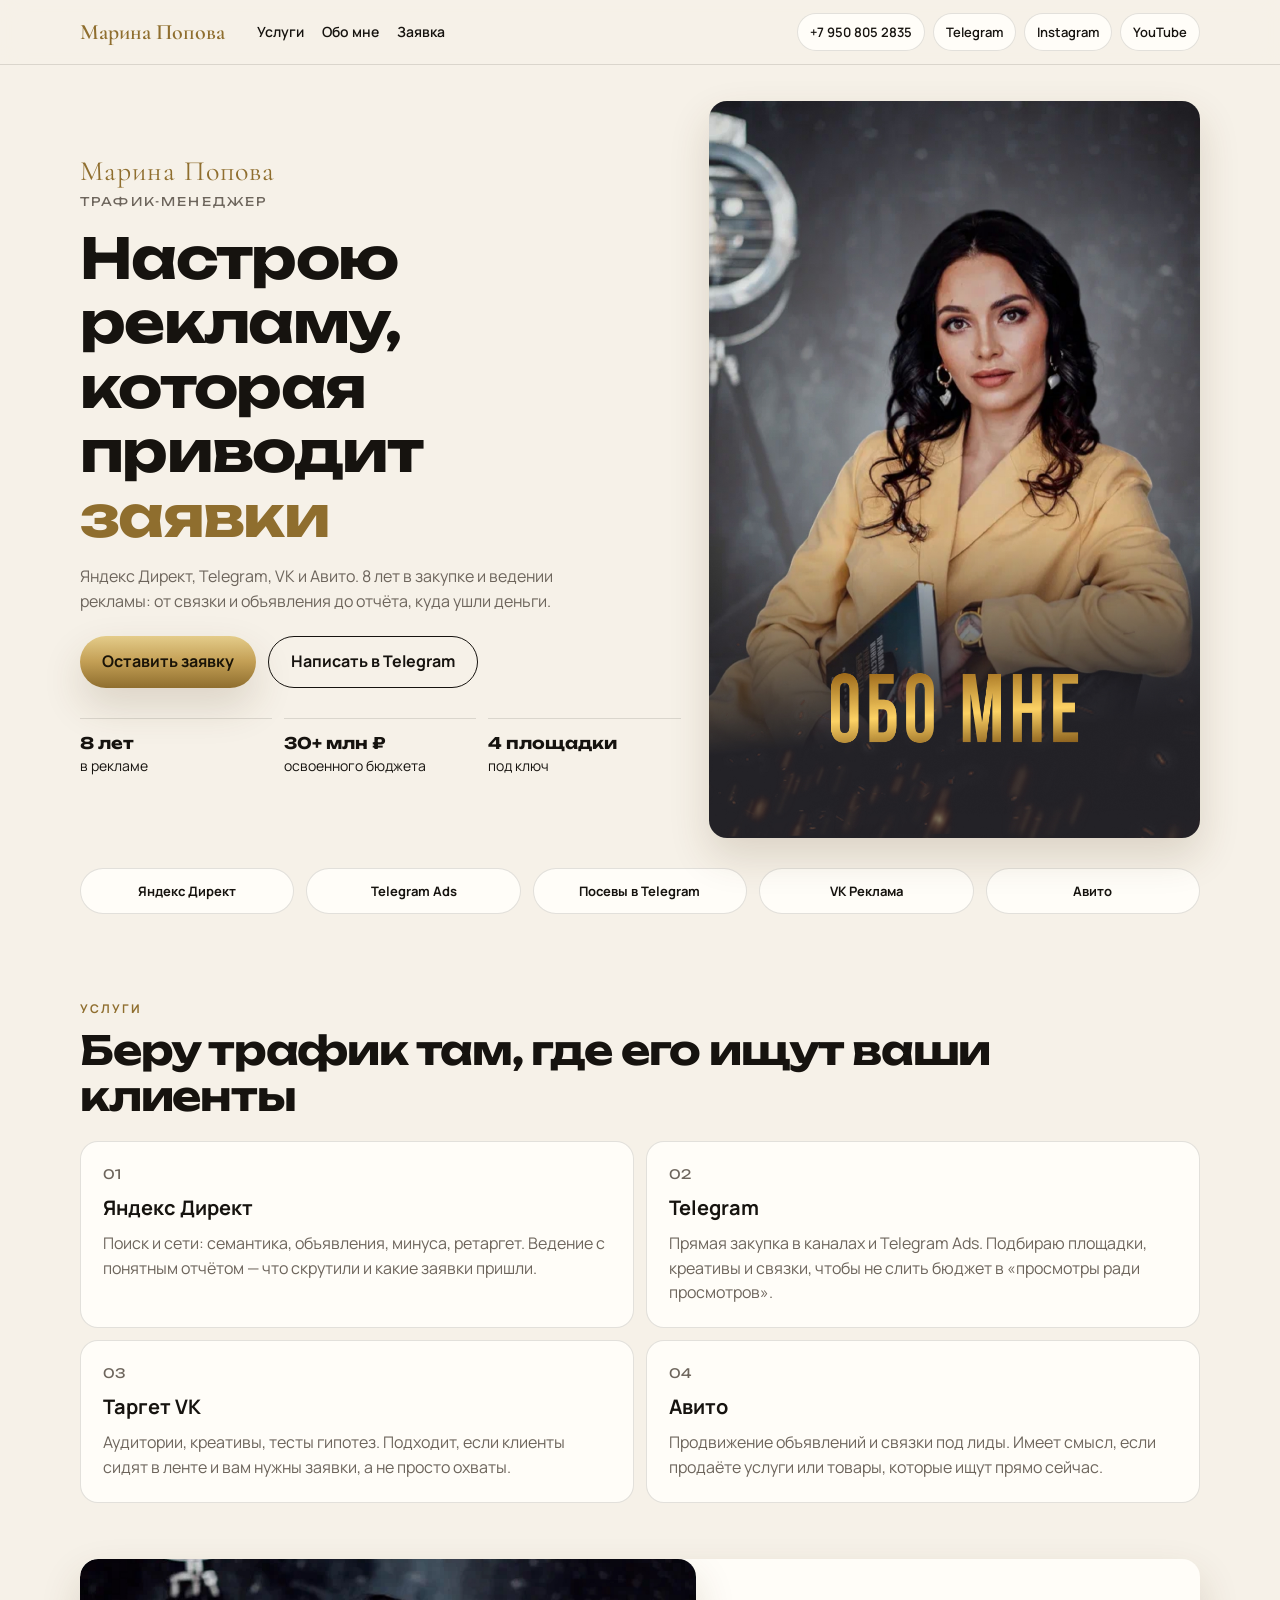
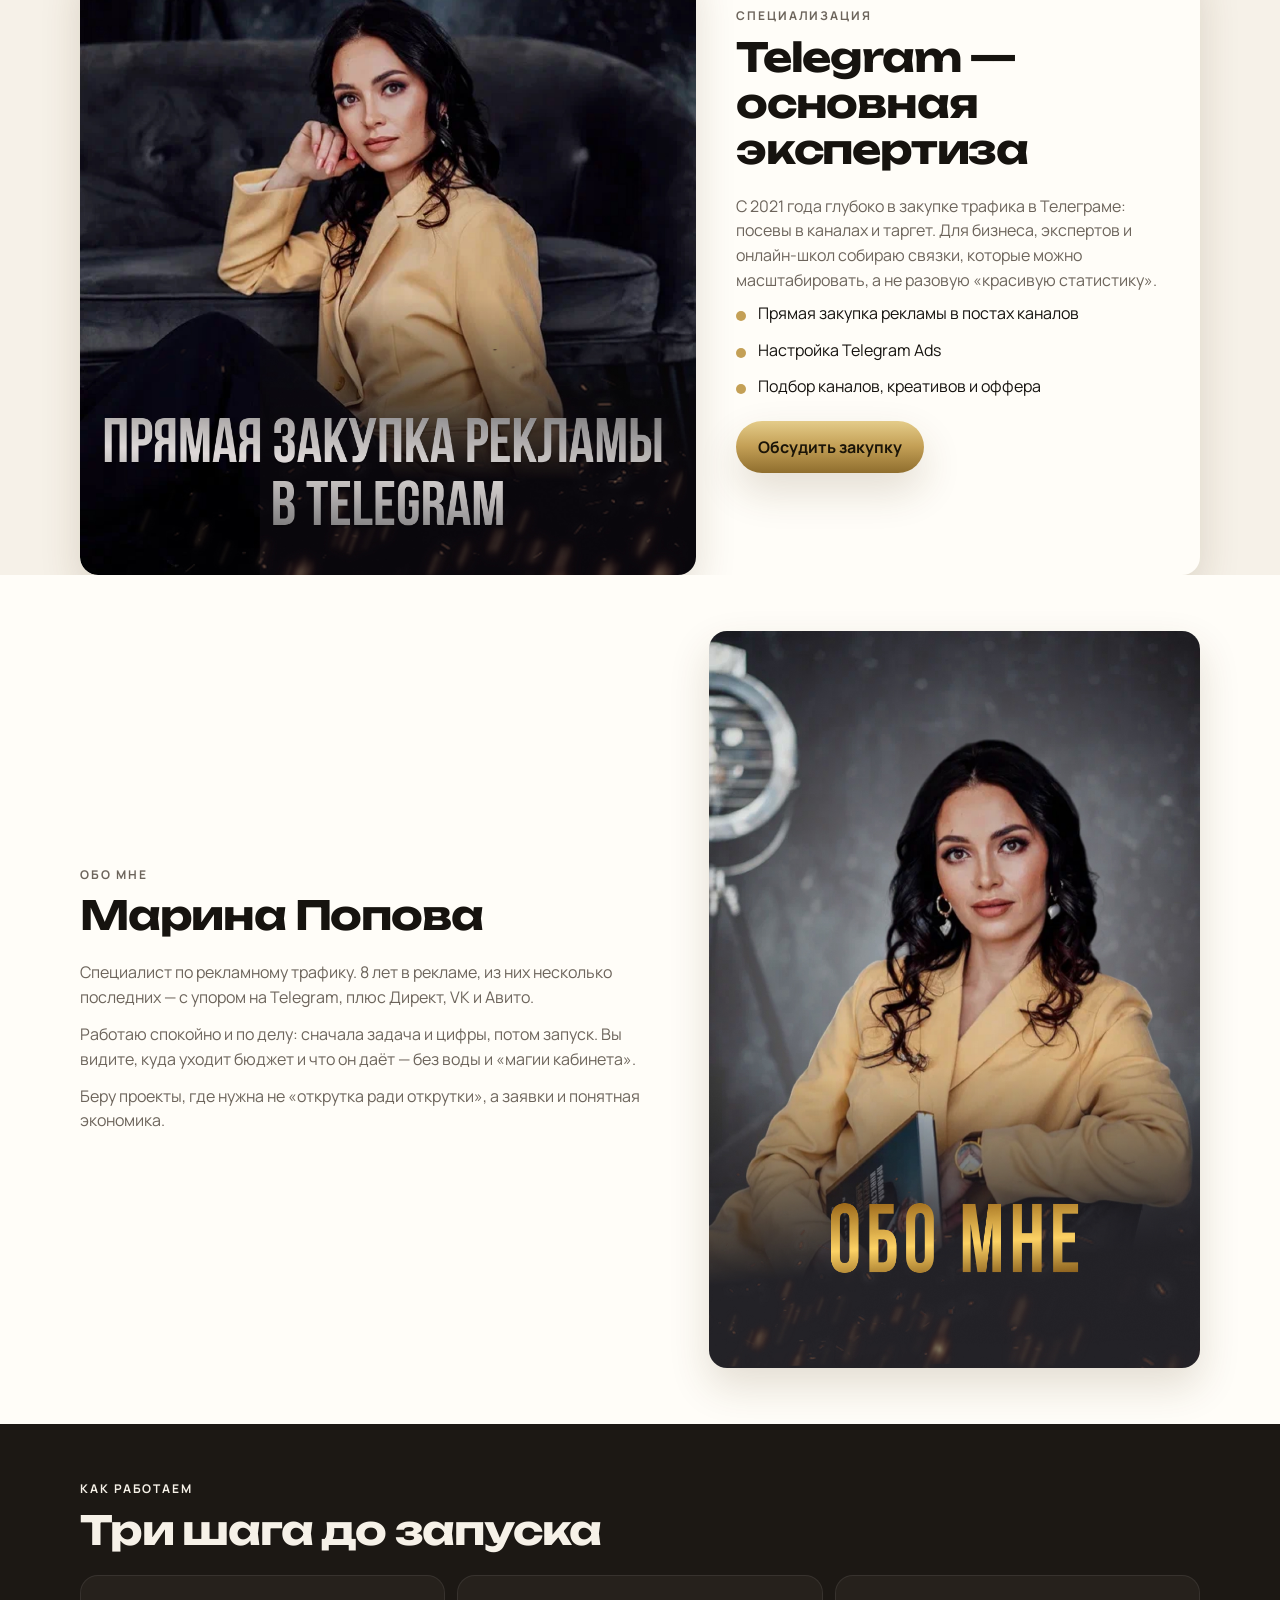
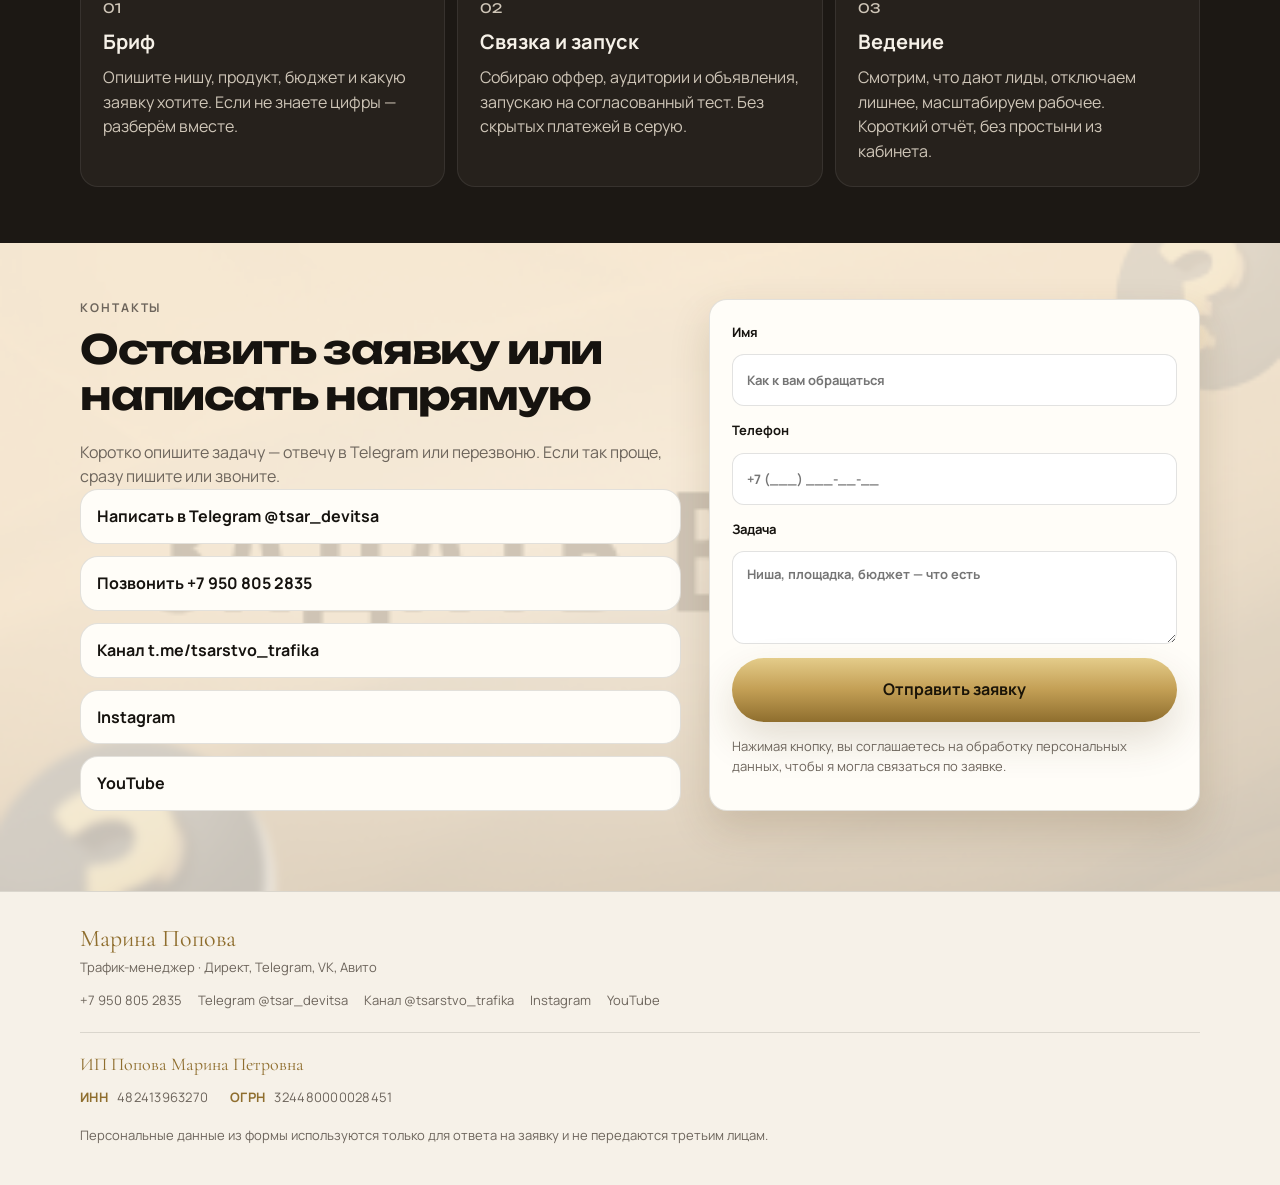
==== index.html @ 25e76fdc "Show the full about photo without cropping the overlay text. Co-authored-by: Cursor <cursoragent@cur" ====
<!DOCTYPE html>
<html lang="ru">
<head>
  <meta charset="UTF-8">
  <meta name="viewport" content="width=device-width, initial-scale=1.0">
  <title>Марина Попова — трафик-менеджер | Директ, Telegram, VK, Авито</title>
  <meta name="description" content="Настройка и ведение рекламы в Яндекс Директе, Telegram, VK и Авито. 8 лет в рекламе. Заявка или звонок — разберём задачу и запустим трафик.">
  <meta property="og:title" content="Марина Попова — трафик-менеджер">
  <meta property="og:description" content="Яндекс Директ, Telegram, VK и Авито. Привожу заявки, а не просто откручиваю бюджет.">
  <meta property="og:type" content="website">
  <meta property="og:image" content="images/about.jpg">
  <link rel="preconnect" href="https://fonts.googleapis.com">
  <link rel="preconnect" href="https://fonts.gstatic.com" crossorigin>
  <link href="https://fonts.googleapis.com/css2?family=Cormorant+Garamond:ital,wght@0,500;0,600;1,500&family=Manrope:wght@400;500;600;700&family=Unbounded:wght@500;700&display=swap" rel="stylesheet">
  <link rel="stylesheet" href="styles.css?v=10">

  <!-- Yandex.Metrika counter -->
  <script type="text/javascript">
    (function(m,e,t,r,i,k,a){m[i]=m[i]||function(){(m[i].a=m[i].a||[]).push(arguments)};
    m[i].l=1*new Date();
    for (var j = 0; j < document.scripts.length; j++) {if (document.scripts[j].src === r) { return; }}
    k=e.createElement(t),a=e.getElementsByTagName(t)[0],k.async=1,k.src=r,a.parentNode.insertBefore(k,a)})
    (window, document, "script", "https://mc.yandex.ru/metrika/tag.js", "ym");
    ym(112124750, "init", {
      clickmap:true,
      trackLinks:true,
      accurateTrackBounce:true,
      webvisor:true,
      ecommerce:"dataLayer"
    });
  </script>
  <noscript><div><img src="https://mc.yandex.ru/watch/112124750" style="position:absolute; left:-9999px;" alt="" /></div></noscript>
  <!-- /Yandex.Metrika counter -->
</head>
<body>
  <script>
    window.SITE = {
      phone: "+7 950 805 2835",
      telegram: "tsar_devitsa",
      telegramChannel: "tsarstvo_trafika",
      instagram: "tsarstvo_trafika",
      youtube: "https://youtube.com/@tsarstvo_trafika",
      email: "osipovamp@yandex.ru",
      metrikaId: "112124750"
    };
  </script>

  <div class="topbar">
    <div class="container topbar__inner">
      <a class="topbar__brand" href="#top">Марина Попова</a>
      <nav class="topbar__nav" aria-label="Разделы">
        <a href="#services">Услуги</a>
        <a href="#about">Обо мне</a>
        <a href="#lead">Заявка</a>
      </nav>
      <div class="topbar__contacts" data-contacts></div>
    </div>
  </div>

  <header class="hero" id="top">
    <div class="container hero__grid">
      <div class="hero__copy">
        <p class="hero__name">Марина Попова</p>
        <p class="hero__role">Трафик-менеджер</p>
        <h1>Настрою рекламу,<br>которая приводит <span>заявки</span></h1>
        <p class="hero__lead">Яндекс Директ, Telegram, VK и Авито. 8 лет в закупке и ведении рекламы: от связки и объявления до отчёта, куда ушли деньги.</p>
        <div class="hero__actions">
          <a class="btn btn--gold" href="#lead">Оставить заявку</a>
          <a class="btn btn--ghost" data-telegram-link href="#">Написать в Telegram</a>
        </div>
        <ul class="hero__facts">
          <li><strong>8 лет</strong> в рекламе</li>
          <li><strong>30+ млн ₽</strong> освоенного бюджета</li>
          <li><strong>4 площадки</strong> под ключ</li>
        </ul>
      </div>
      <div class="hero__photo">
        <img src="images/about.jpg" alt="Марина Попова, трафик-менеджер">
      </div>
    </div>
  </header>

  <section class="platforms" aria-label="Площадки">
    <div class="container platforms__row">
      <span>Яндекс Директ</span>
      <span>Telegram Ads</span>
      <span>Посевы в Telegram</span>
      <span>VK Реклама</span>
      <span>Авито</span>
    </div>
  </section>

  <section class="section" id="services">
    <div class="container">
      <p class="eyebrow">Услуги</p>
      <h2>Беру трафик там, где его ищут ваши клиенты</h2>
      <div class="cards">
        <article class="card">
          <p class="card__num">01</p>
          <h3>Яндекс Директ</h3>
          <p>Поиск и сети: семантика, объявления, минуса, ретаргет. Ведение с понятным отчётом — что скрутили и какие заявки пришли.</p>
        </article>
        <article class="card">
          <p class="card__num">02</p>
          <h3>Telegram</h3>
          <p>Прямая закупка в каналах и Telegram Ads. Подбираю площадки, креативы и связки, чтобы не слить бюджет в «просмотры ради просмотров».</p>
        </article>
        <article class="card">
          <p class="card__num">03</p>
          <h3>Таргет VK</h3>
          <p>Аудитории, креативы, тесты гипотез. Подходит, если клиенты сидят в ленте и вам нужны заявки, а не просто охваты.</p>
        </article>
        <article class="card">
          <p class="card__num">04</p>
          <h3>Авито</h3>
          <p>Продвижение объявлений и связки под лиды. Имеет смысл, если продаёте услуги или товары, которые ищут прямо сейчас.</p>
        </article>
      </div>
    </div>
  </section>

  <section class="split">
    <div class="split__media">
      <img src="images/telegram.jpg" alt="Прямая закупка рекламы в Telegram">
    </div>
    <div class="split__body">
      <p class="eyebrow">Специализация</p>
      <h2>Telegram — основная экспертиза</h2>
      <p>С 2021 года глубоко в закупке трафика в Телеграме: посевы в каналах и таргет. Для бизнеса, экспертов и онлайн-школ собираю связки, которые можно масштабировать, а не разовую «красивую статистику».</p>
      <ul class="checks">
        <li>Прямая закупка рекламы в постах каналов</li>
        <li>Настройка Telegram Ads</li>
        <li>Подбор каналов, креативов и оффера</li>
      </ul>
      <a class="btn btn--gold" href="#lead">Обсудить закупку</a>
    </div>
  </section>

  <section class="section section--about" id="about">
    <div class="container about">
      <div class="about__text">
        <p class="eyebrow">Обо мне</p>
        <h2>Марина Попова</h2>
        <p>Специалист по рекламному трафику. 8 лет в рекламе, из них несколько последних — с упором на Telegram, плюс Директ, VK и Авито.</p>
        <p>Работаю спокойно и по делу: сначала задача и цифры, потом запуск. Вы видите, куда уходит бюджет и что он даёт — без воды и «магии кабинета».</p>
        <p>Беру проекты, где нужна не «открутка ради открутки», а заявки и понятная экономика.</p>
      </div>
      <figure class="about__photo">
        <img src="images/about.jpg" alt="Марина Попова">
      </figure>
    </div>
  </section>

  <section class="section section--dark" id="steps">
    <div class="container">
      <p class="eyebrow eyebrow--light">Как работаем</p>
      <h2>Три шага до запуска</h2>
      <div class="steps">
        <article>
          <p class="card__num">01</p>
          <h3>Бриф</h3>
          <p>Опишите нишу, продукт, бюджет и какую заявку хотите. Если не знаете цифры — разберём вместе.</p>
        </article>
        <article>
          <p class="card__num">02</p>
          <h3>Связка и запуск</h3>
          <p>Собираю оффер, аудитории и объявления, запускаю на согласованный тест. Без скрытых платежей в серую.</p>
        </article>
        <article>
          <p class="card__num">03</p>
          <h3>Ведение</h3>
          <p>Смотрим, что дают лиды, отключаем лишнее, масштабируем рабочее. Короткий отчёт, без простыни из кабинета.</p>
        </article>
      </div>
    </div>
  </section>

  <section class="lead" id="lead">
    <div class="lead__bg" aria-hidden="true">
      <img src="images/ask.jpg" alt="">
    </div>
    <div class="container lead__grid">
      <div class="lead__copy">
        <p class="eyebrow">Контакты</p>
        <h2>Оставить заявку или написать напрямую</h2>
        <p>Коротко опишите задачу — отвечу в Telegram или перезвоню. Если так проще, сразу пишите или звоните.</p>
        <div class="lead__links" data-lead-links></div>
      </div>
      <form class="form" id="mail-form" novalidate>
        <label>
          <span>Имя</span>
          <input type="text" name="name" autocomplete="name" required placeholder="Как к вам обращаться">
        </label>
        <label>
          <span>Телефон</span>
          <input type="tel" name="phone" autocomplete="tel" required placeholder="+7 (___) ___-__-__">
        </label>
        <label>
          <span>Задача</span>
          <textarea name="task" rows="3" placeholder="Ниша, площадка, бюджет — что есть"></textarea>
        </label>
        <button class="btn btn--gold btn--full" type="submit">Отправить заявку</button>
        <p class="form__note">Нажимая кнопку, вы соглашаетесь на обработку персональных данных, чтобы я могла связаться по заявке.</p>
        <p class="form__status" id="form-status" hidden></p>
      </form>
    </div>
  </section>

  <footer class="footer">
    <div class="container footer__inner">
      <div>
        <p class="footer__name">Марина Попова</p>
        <p>Трафик-менеджер · Директ, Telegram, VK, Авито</p>
      </div>
      <div class="footer__contacts" data-footer-contacts></div>
    </div>
    <div class="container footer__reqs">
      <p class="footer__reqs-name">ИП Попова Марина Петровна</p>
      <ul>
        <li><span>ИНН</span> 482413963270</li>
        <li><span>ОГРН</span> 324480000028451</li>
      </ul>
    </div>
    <div class="container footer__legal">
      <p>Персональные данные из формы используются только для ответа на заявку и не передаются третьим лицам.</p>
    </div>
  </footer>

  <div class="sticky" data-sticky></div>

  <script src="script.js?v=9"></script>
</body>
</html>
---- styles.css ----
:root {
  --bg: #f6f1e8;
  --bg-2: #fffdf8;
  --ink: #16130f;
  --muted: #6d655c;
  --gold: #c4a056;
  --gold-2: #e4cc8a;
  --gold-3: #8f6e2e;
  --line: rgba(22, 19, 15, 0.12);
  --dark: #1c1814;
  --radius: 18px;
  --shadow: 0 18px 40px rgba(80, 58, 20, 0.16);
}

* {
  box-sizing: border-box;
  margin: 0;
  padding: 0;
}

html {
  scroll-behavior: smooth;
}

body {
  font-family: Manrope, system-ui, sans-serif;
  color: var(--ink);
  background: var(--bg);
  line-height: 1.55;
}

img {
  max-width: 100%;
  display: block;
}

a {
  color: inherit;
  text-decoration: none;
}

.container {
  width: min(1120px, calc(100% - 32px));
  margin: 0 auto;
}

.topbar {
  position: sticky;
  top: 0;
  z-index: 20;
  background: rgba(246, 241, 232, 0.92);
  backdrop-filter: blur(12px);
  border-bottom: 1px solid var(--line);
}

.topbar__inner {
  display: flex;
  align-items: center;
  gap: 20px;
  min-height: 64px;
}

.topbar__brand {
  font-family: "Cormorant Garamond", serif;
  font-size: 22px;
  font-weight: 600;
  color: var(--gold-3);
  white-space: nowrap;
}

.topbar__nav {
  display: none;
  gap: 18px;
  margin-left: 12px;
  font-size: 14px;
  font-weight: 600;
}

.topbar__nav a:hover {
  color: var(--gold-3);
}

.topbar__contacts {
  margin-left: auto;
  display: flex;
  gap: 8px;
  flex-wrap: wrap;
  justify-content: flex-end;
}

.chip {
  display: inline-flex;
  align-items: center;
  gap: 6px;
  padding: 8px 12px;
  border-radius: 999px;
  border: 1px solid var(--line);
  background: var(--bg-2);
  font-size: 13px;
  font-weight: 600;
}

.chip:hover {
  border-color: var(--gold);
}

.chip--stub,
.lead__links .chip--stub,
.footer__contacts .chip--stub {
  opacity: 0.55;
  cursor: default;
  pointer-events: none;
}

.hero {
  padding: 36px 0 20px;
}

.hero__grid {
  display: grid;
  gap: 28px;
  align-items: center;
}

.hero__name {
  font-family: "Cormorant Garamond", serif;
  font-size: 28px;
  color: var(--gold-3);
  letter-spacing: 0.04em;
}

.hero__role {
  font-family: Unbounded, sans-serif;
  font-size: 12px;
  letter-spacing: 0.18em;
  text-transform: uppercase;
  color: var(--muted);
  margin-bottom: 14px;
}

.hero h1,
.section h2,
.split__body h2,
.lead h2,
.about h2 {
  font-family: Unbounded, sans-serif;
  font-weight: 700;
  line-height: 1.15;
  letter-spacing: -0.03em;
}

.hero h1 {
  font-size: clamp(32px, 6vw, 56px);
  margin-bottom: 16px;
}

.hero h1 span {
  color: var(--gold-3);
}

.hero__lead,
.about__text p,
.split__body p,
.lead__copy p,
.card p,
.steps p {
  color: var(--muted);
}

.hero__lead {
  max-width: 48ch;
  margin-bottom: 22px;
}

.hero__actions,
.hero__facts,
.platforms__row,
.cards,
.steps,
.checks,
.lead__links,
.about,
.lead__grid,
.footer__inner {
  display: grid;
  gap: 12px;
}

.hero__actions {
  grid-template-columns: 1fr;
  margin-bottom: 22px;
}

.btn {
  display: inline-flex;
  align-items: center;
  justify-content: center;
  min-height: 52px;
  padding: 12px 22px;
  border: 0;
  border-radius: 999px;
  font: inherit;
  font-weight: 700;
  cursor: pointer;
  text-align: center;
}

.btn--gold {
  color: #1a1408;
  background: linear-gradient(180deg, var(--gold-2), var(--gold) 48%, var(--gold-3));
  box-shadow: var(--shadow);
}

.btn--ghost {
  background: transparent;
  border: 1px solid var(--ink);
}

.btn--full {
  width: 100%;
}

.hero__facts {
  grid-template-columns: 1fr;
  padding-top: 8px;
}

.hero__facts li {
  list-style: none;
  padding: 12px 0;
  border-top: 1px solid var(--line);
  font-size: 14px;
}

.hero__facts strong {
  display: block;
  font-family: Unbounded, sans-serif;
  font-size: 16px;
  color: var(--ink);
}

.hero__photo,
.about__photo,
.split__media {
  position: relative;
  border-radius: var(--radius);
  overflow: hidden;
  box-shadow: var(--shadow);
}

.split__media img,
.lead__bg img {
  width: 100%;
  height: 100%;
  object-fit: cover;
}

.hero__photo img,
.about__photo img {
  width: 100%;
  height: auto;
  display: block;
  vertical-align: top;
}

.platforms {
  padding: 10px 0 30px;
}

.platforms__row {
  grid-template-columns: repeat(2, 1fr);
}

.platforms__row span {
  display: flex;
  align-items: center;
  justify-content: center;
  min-height: 46px;
  padding: 8px;
  border: 1px solid var(--line);
  border-radius: 999px;
  background: var(--bg-2);
  font-size: 13px;
  font-weight: 700;
}

.section {
  padding: 56px 0;
}

.section--about {
  background: var(--bg-2);
}

.section--dark {
  background: var(--dark);
  color: #f6f1e8;
}

.section--dark p,
.section--dark h2 {
  color: #f6f1e8;
}

.section--dark .steps p {
  color: #cfc6b8;
}

.eyebrow {
  font-size: 12px;
  font-weight: 700;
  letter-spacing: 0.16em;
  text-transform: uppercase;
  color: var(--gold-3);
  margin-bottom: 8px;
}

.eyebrow--light {
  color: var(--gold);
}

.section h2,
.split__body h2,
.lead h2,
.about h2 {
  font-size: clamp(26px, 4vw, 40px);
  margin-bottom: 22px;
}

.cards,
.steps {
  grid-template-columns: 1fr;
}

.card,
.steps article {
  padding: 22px;
  border: 1px solid var(--line);
  border-radius: var(--radius);
  background: var(--bg-2);
}

.steps article {
  background: #26211c;
  border-color: rgba(255, 255, 255, 0.08);
}

.card__num {
  font-family: Unbounded, sans-serif;
  color: var(--gold-3);
  font-size: 13px;
  margin-bottom: 8px;
}

.card h3,
.steps h3 {
  font-size: 20px;
  margin-bottom: 8px;
}

.split {
  display: grid;
}

.split__media img {
  aspect-ratio: 16 / 11;
  object-position: center 30%;
}

.split__body {
  padding: 40px 20px 56px;
}

.checks {
  margin: 8px 0 22px;
}

.checks li {
  list-style: none;
  padding-left: 22px;
  position: relative;
}

.checks li::before {
  content: "";
  position: absolute;
  left: 0;
  top: 10px;
  width: 10px;
  height: 10px;
  border-radius: 50%;
  background: var(--gold);
}

.about {
  gap: 28px;
  align-items: center;
}

.about__text p + p {
  margin-top: 12px;
}

.lead {
  position: relative;
  padding: 56px 0 80px;
  overflow: hidden;
}

.lead__bg {
  position: absolute;
  inset: 0;
  opacity: 0.22;
}

.lead__grid {
  position: relative;
  gap: 28px;
}

.form,
.lead__links a,
.lead__links span {
  background: var(--bg-2);
  border: 1px solid var(--line);
  border-radius: var(--radius);
}

.form {
  display: grid;
  gap: 14px;
  padding: 22px;
  box-shadow: var(--shadow);
}

.form label {
  display: grid;
  gap: 6px;
  font-size: 13px;
  font-weight: 700;
}

.form input,
.form textarea {
  width: 100%;
  border: 1px solid var(--line);
  border-radius: 12px;
  padding: 12px 14px;
  font: inherit;
  background: #fff;
}

.form input:focus,
.form textarea:focus {
  outline: 2px solid var(--gold);
  border-color: transparent;
}

.form__note,
.form__ok,
.footer,
.footer a {
  font-size: 13px;
  color: var(--muted);
}

.form__ok {
  color: var(--gold-3);
  font-weight: 700;
}

.form__status {
  font-size: 14px;
  font-weight: 700;
  line-height: 1.45;
}

.form__status[hidden] {
  display: none;
}

.form__status.is-ok {
  color: var(--gold-3);
}

.form__status.is-err {
  color: #9a3b2f;
}

.form__status.is-wait {
  color: var(--muted);
}

.lead__links a,
.lead__links span {
  padding: 14px 16px;
  font-weight: 700;
}

.lead__links span.is-stub,
.footer__contacts span.is-stub {
  opacity: 0.55;
}

.footer {
  padding: 28px 0 110px;
  border-top: 1px solid var(--line);
}

.footer__name {
  font-family: "Cormorant Garamond", serif;
  font-size: 24px;
  color: var(--gold-3);
}

.footer__contacts {
  display: flex;
  flex-wrap: wrap;
  gap: 10px 16px;
}

.footer__legal {
  margin-top: 18px;
}

.footer__reqs {
  margin-top: 22px;
  padding-top: 18px;
  border-top: 1px solid var(--line);
}

.footer__reqs-name {
  font-family: "Cormorant Garamond", serif;
  font-size: 18px;
  color: var(--gold-3);
  margin-bottom: 8px;
}

.footer__reqs ul {
  display: flex;
  flex-wrap: wrap;
  gap: 8px 22px;
  list-style: none;
}

.footer__reqs li {
  font-size: 13px;
  letter-spacing: 0.02em;
}

.footer__reqs span {
  color: var(--gold-3);
  font-weight: 700;
  margin-right: 6px;
}

.sticky {
  position: fixed;
  left: 0;
  right: 0;
  bottom: 0;
  z-index: 30;
  display: flex;
  gap: 8px;
  padding: 10px 12px calc(10px + env(safe-area-inset-bottom));
  background: rgba(28, 24, 20, 0.96);
}

.sticky a {
  flex: 1;
  color: #1a1408;
  background: linear-gradient(180deg, var(--gold-2), var(--gold));
  border-radius: 999px;
  min-height: 46px;
  display: flex;
  align-items: center;
  justify-content: center;
  font-weight: 700;
  font-size: 14px;
}

.sticky a.sticky--ghost {
  background: transparent;
  color: #f6f1e8;
  border: 1px solid rgba(246, 241, 232, 0.35);
}

@media (min-width: 720px) {
  .topbar__nav {
    display: flex;
  }

  .hero__grid,
  .about,
  .lead__grid,
  .split {
    grid-template-columns: 1.1fr 0.9fr;
  }

  .split {
    align-items: stretch;
    width: min(1120px, calc(100% - 32px));
    margin: 0 auto;
    border-radius: var(--radius);
    overflow: hidden;
    background: var(--bg-2);
    box-shadow: var(--shadow);
  }

  .split__body {
    padding: 48px 40px;
  }

  .split__media img {
    height: 100%;
    aspect-ratio: auto;
    min-height: 420px;
  }

  .hero__actions {
    grid-template-columns: auto auto;
    justify-content: start;
  }

  .hero__facts,
  .platforms__row {
    grid-template-columns: repeat(3, 1fr);
  }

  .platforms__row {
    grid-template-columns: repeat(5, 1fr);
  }

  .cards {
    grid-template-columns: 1fr 1fr;
  }

  .steps {
    grid-template-columns: repeat(3, 1fr);
  }

  .footer {
    padding-bottom: 40px;
  }

  .sticky {
    display: none;
  }
}
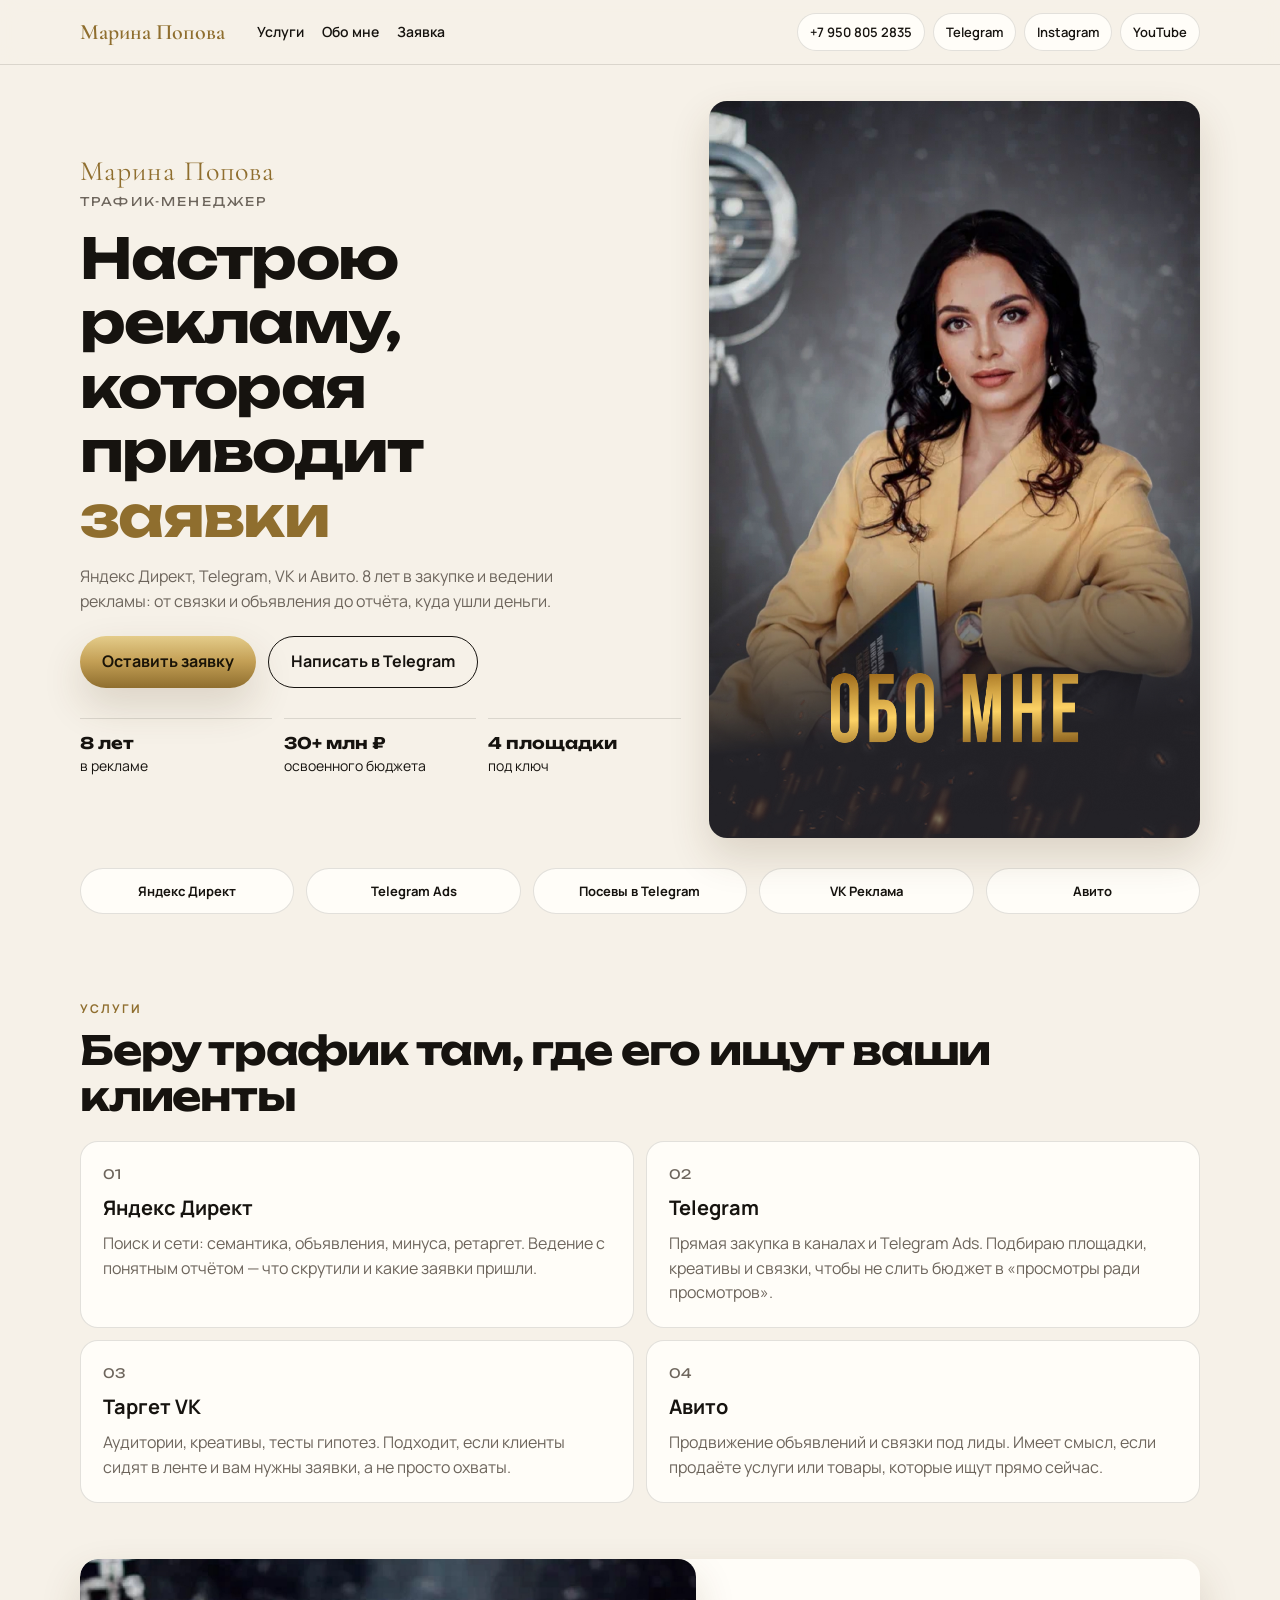
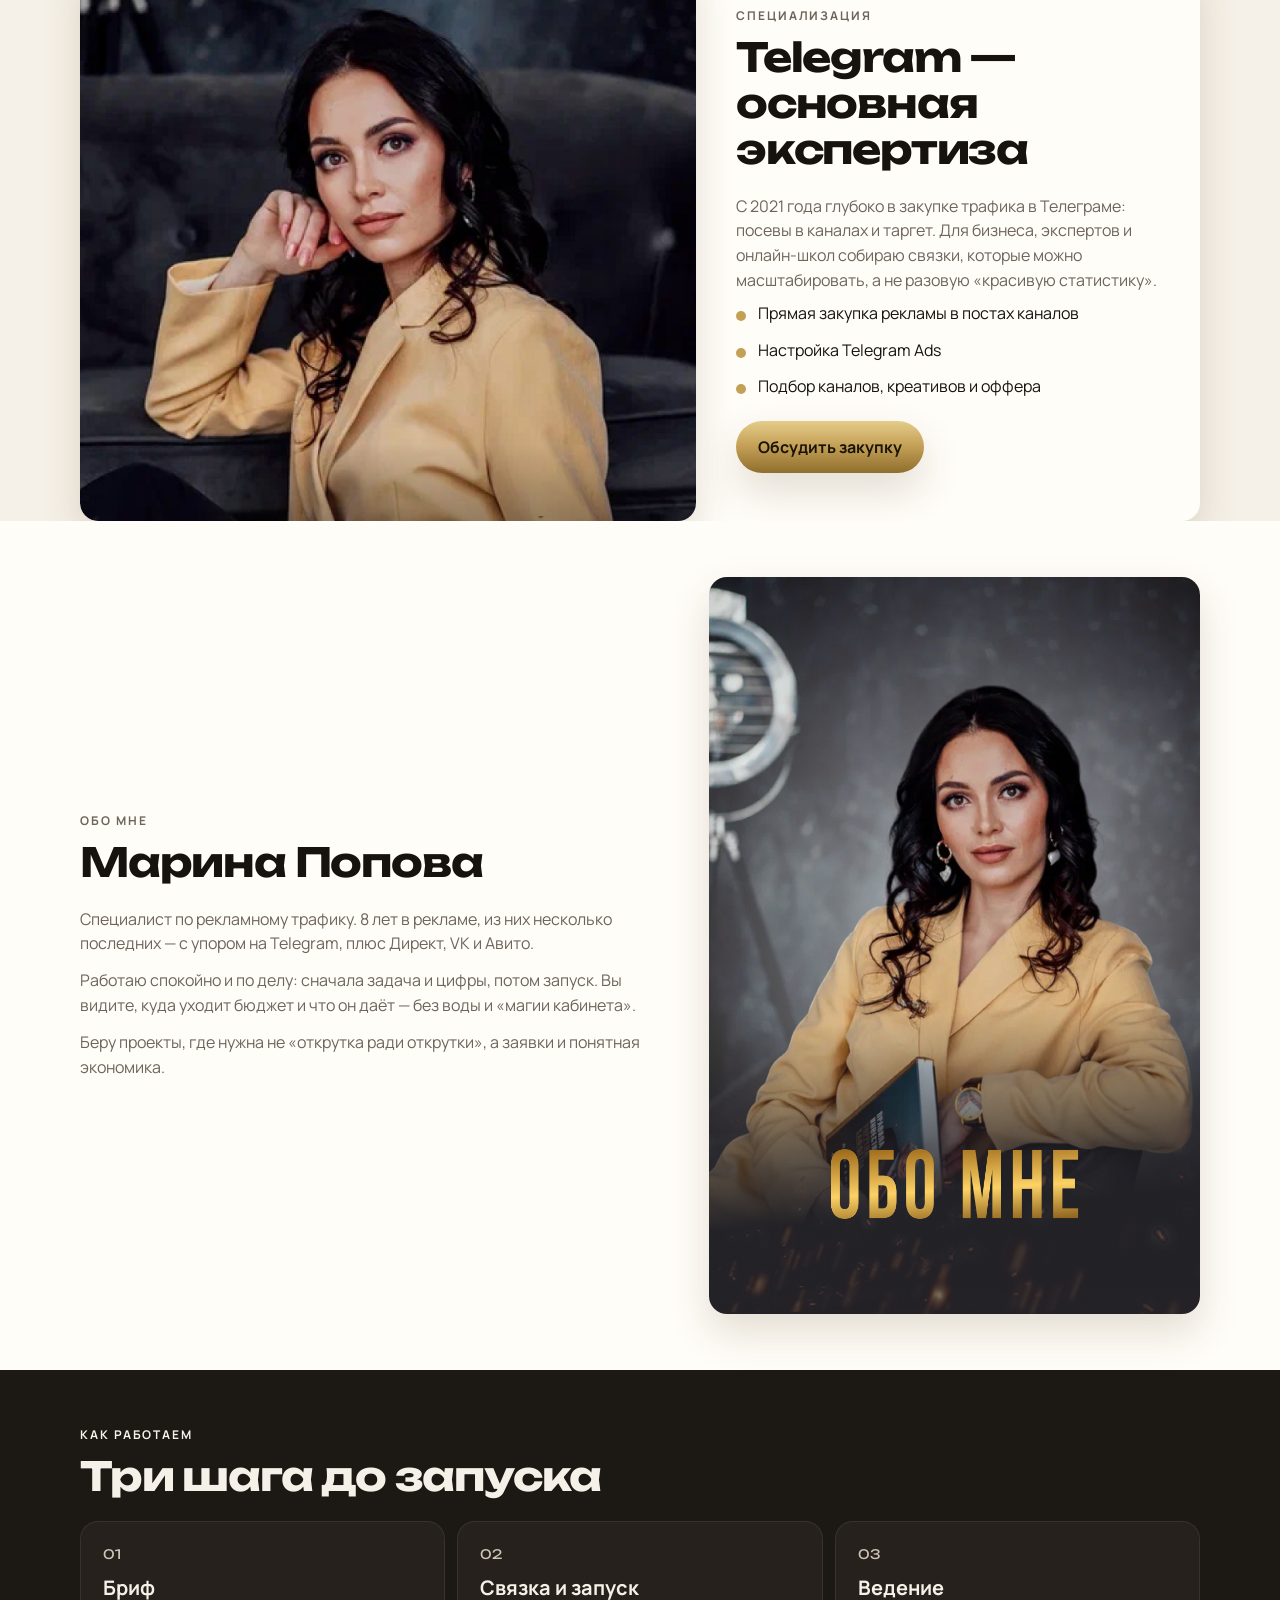
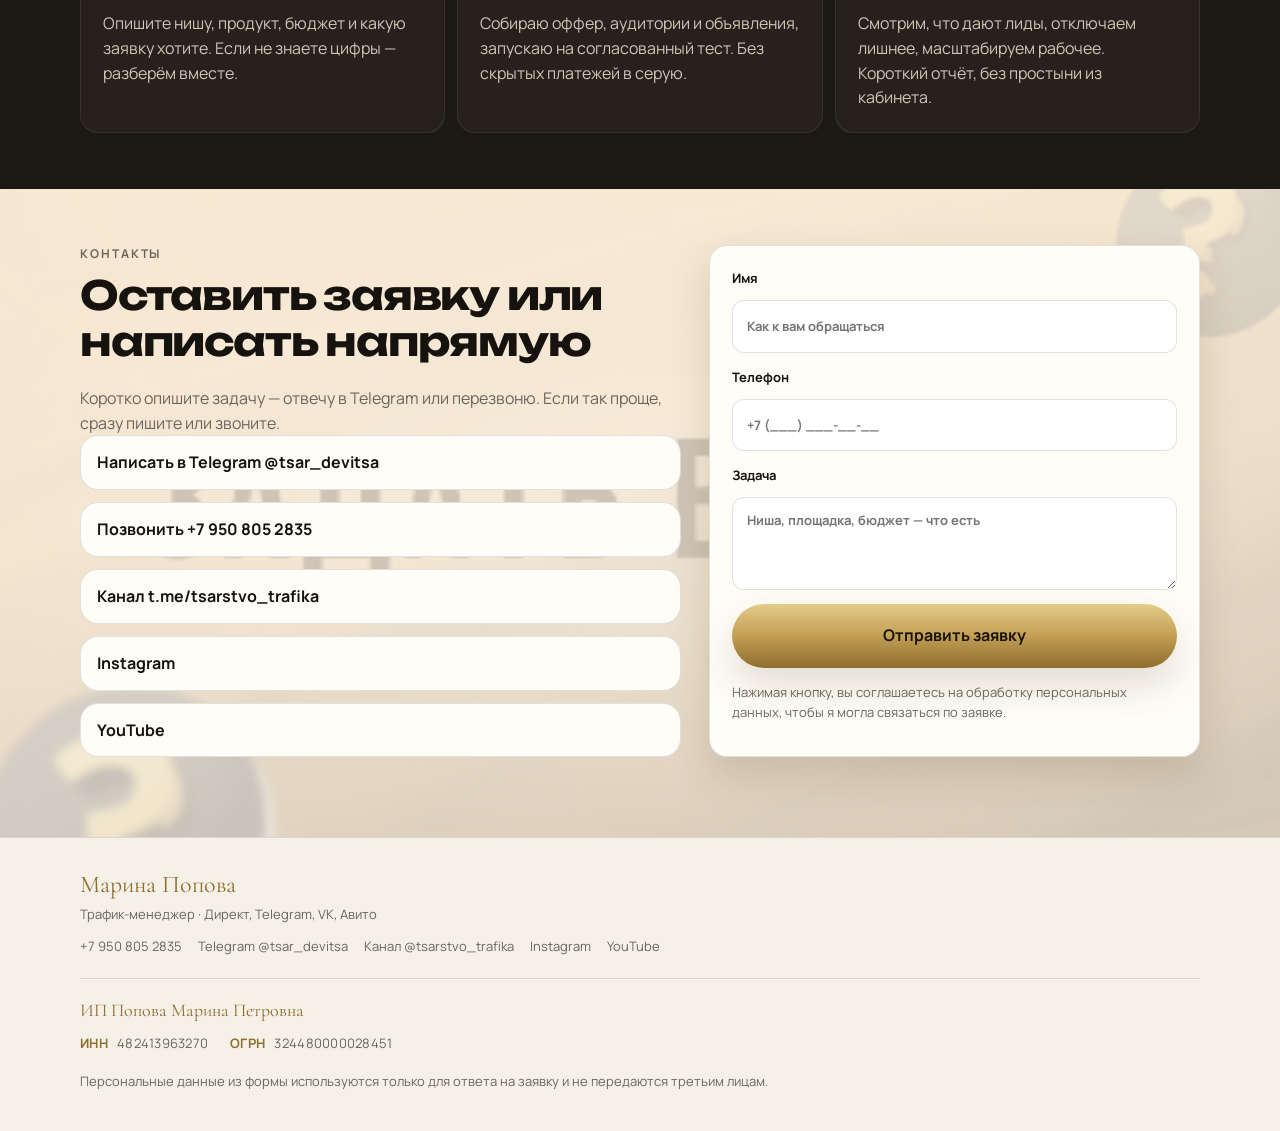
==== commit addef311: "Crop the Telegram photo so the overlay text is gone. Co-authored-by: Cursor <cursoragent@cursor.com>" ====
--- a/index.html
+++ b/index.html
@@ -12,7 +12,7 @@
   <link rel="preconnect" href="https://fonts.googleapis.com">
   <link rel="preconnect" href="https://fonts.gstatic.com" crossorigin>
   <link href="https://fonts.googleapis.com/css2?family=Cormorant+Garamond:ital,wght@0,500;0,600;1,500&family=Manrope:wght@400;500;600;700&family=Unbounded:wght@500;700&display=swap" rel="stylesheet">
-  <link rel="stylesheet" href="styles.css?v=10">
+  <link rel="stylesheet" href="styles.css?v=11">
 
   <!-- Yandex.Metrika counter -->
   <script type="text/javascript">
--- a/styles.css
+++ b/styles.css
@@ -363,8 +363,9 @@
 }
 
 .split__media img {
-  aspect-ratio: 16 / 11;
-  object-position: center 30%;
+  aspect-ratio: 4 / 3;
+  object-fit: cover;
+  object-position: center top;
 }
 
 .split__body {
@@ -615,6 +616,7 @@
     height: 100%;
     aspect-ratio: auto;
     min-height: 420px;
+    object-position: center top;
   }
 
   .hero__actions {
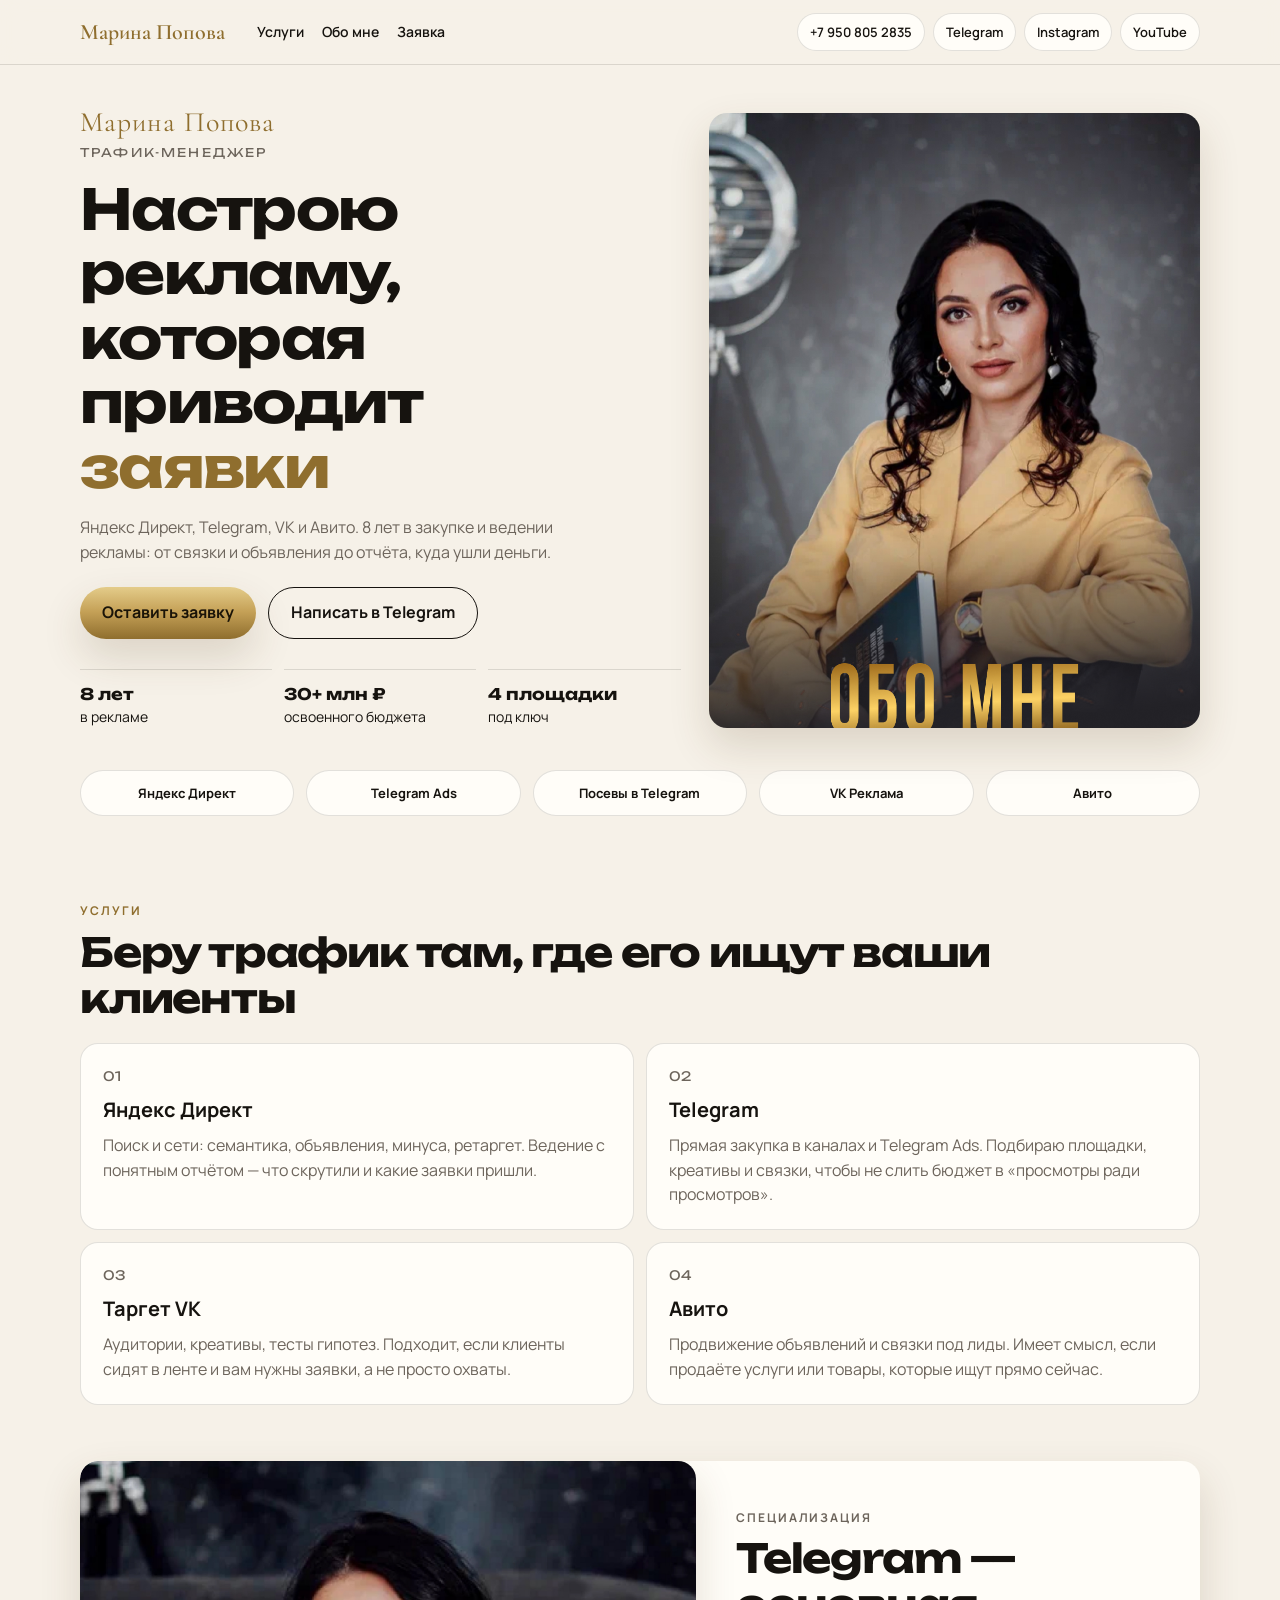
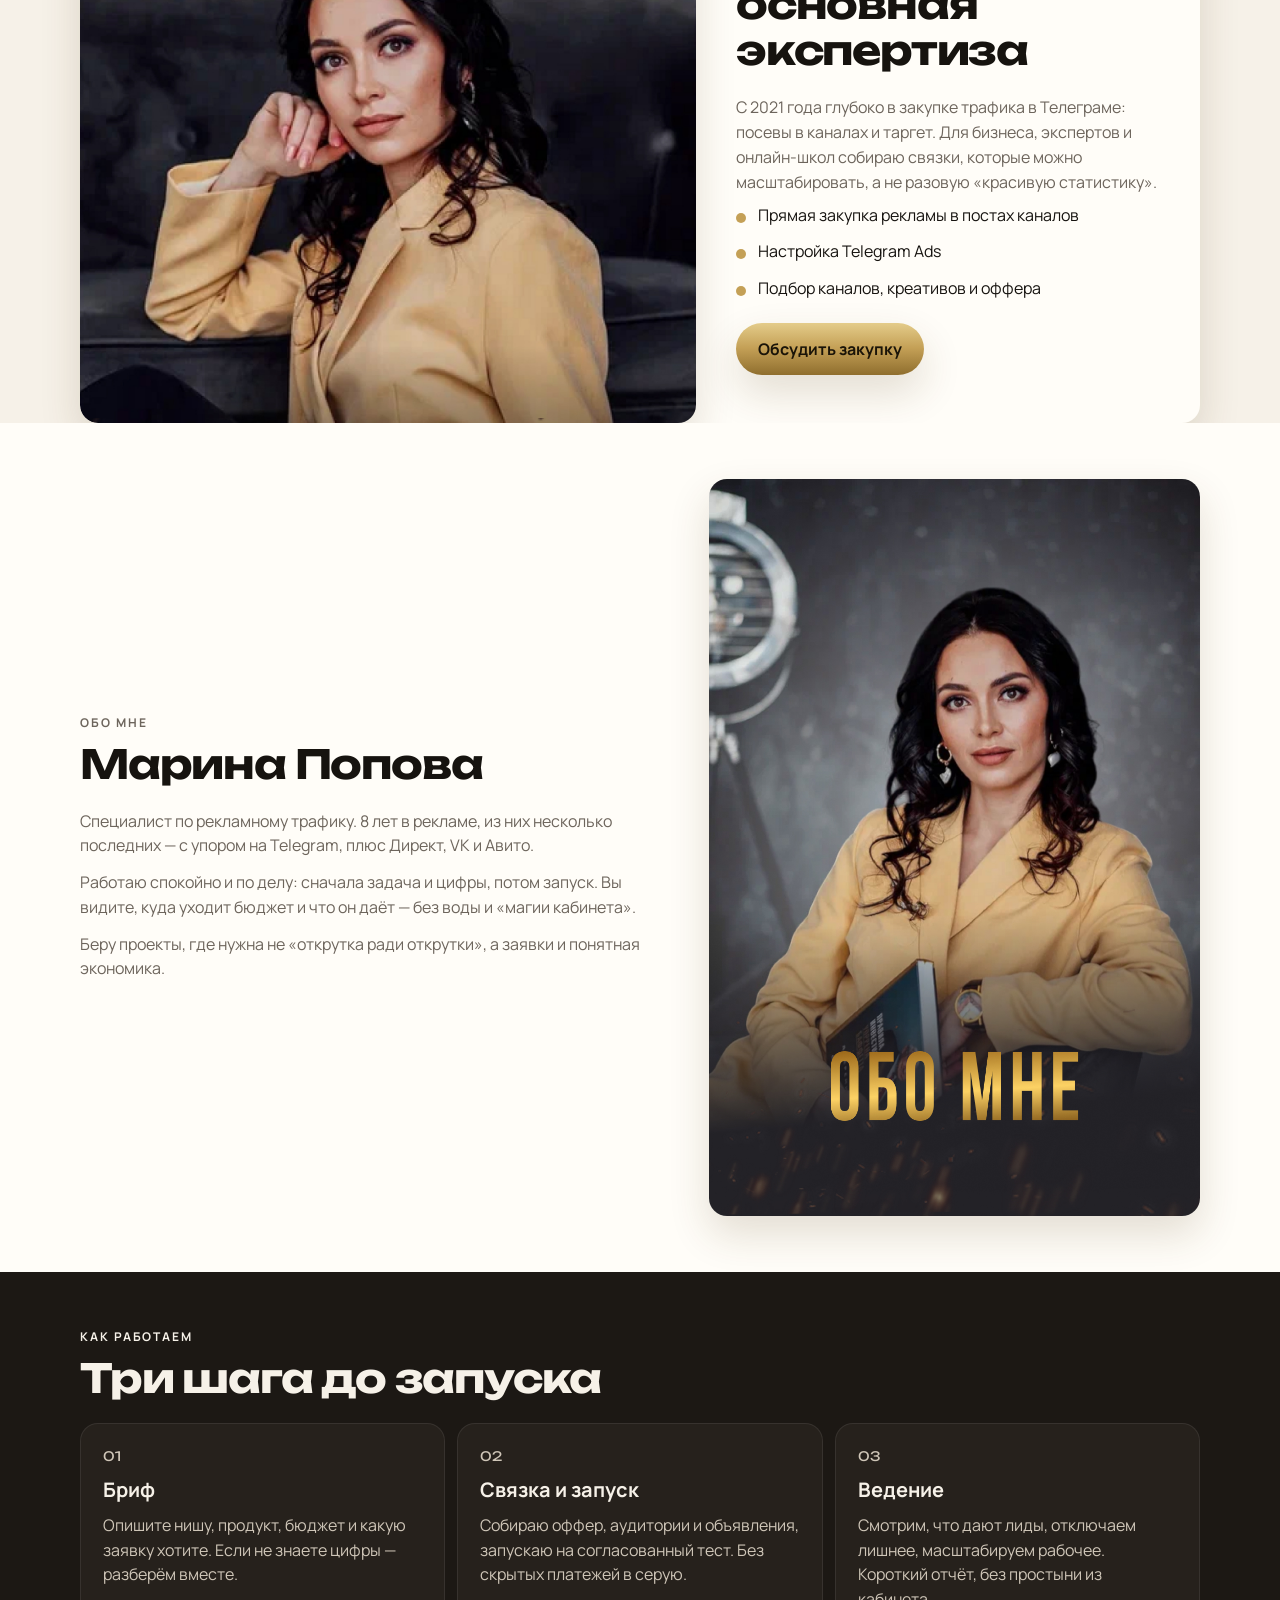
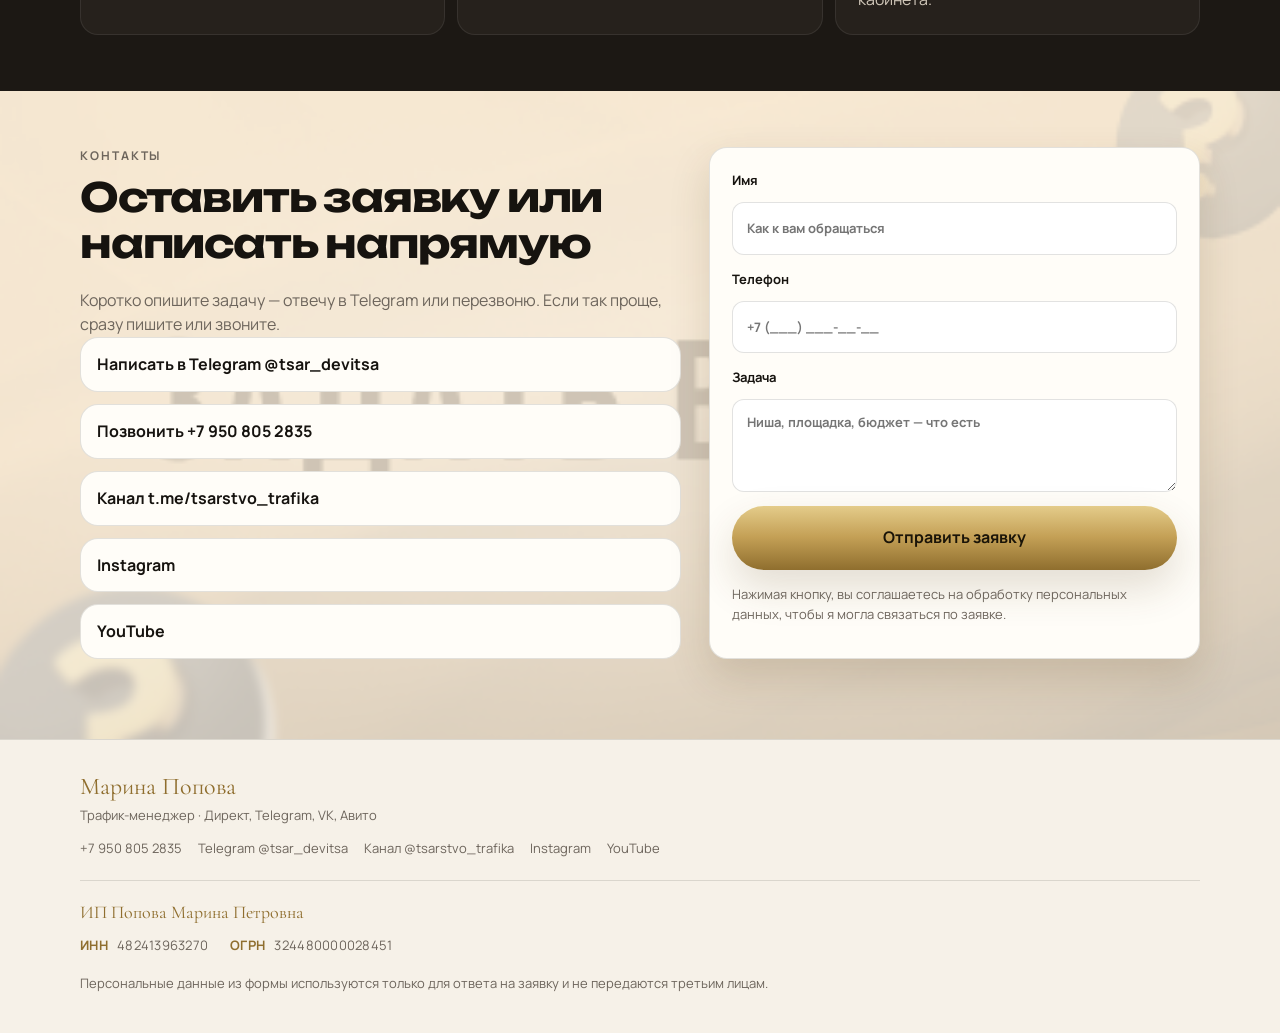
==== commit f6b87a6c: "Crop the hero photo again so ABOUT ME text is hidden. Co-authored-by: Cursor <cursoragent@cursor.com" ====
--- a/index.html
+++ b/index.html
@@ -12,7 +12,7 @@
   <link rel="preconnect" href="https://fonts.googleapis.com">
   <link rel="preconnect" href="https://fonts.gstatic.com" crossorigin>
   <link href="https://fonts.googleapis.com/css2?family=Cormorant+Garamond:ital,wght@0,500;0,600;1,500&family=Manrope:wght@400;500;600;700&family=Unbounded:wght@500;700&display=swap" rel="stylesheet">
-  <link rel="stylesheet" href="styles.css?v=11">
+  <link rel="stylesheet" href="styles.css?v=12">
 
   <!-- Yandex.Metrika counter -->
   <script type="text/javascript">
--- a/styles.css
+++ b/styles.css
@@ -255,12 +255,19 @@
   object-fit: cover;
 }
 
-.hero__photo img,
+.hero__photo img {
+  width: 100%;
+  height: 100%;
+  aspect-ratio: 4 / 5;
+  object-fit: cover;
+  object-position: center 18%;
+  display: block;
+}
+
 .about__photo img {
   width: 100%;
   height: auto;
   display: block;
-  vertical-align: top;
 }
 
 .platforms {
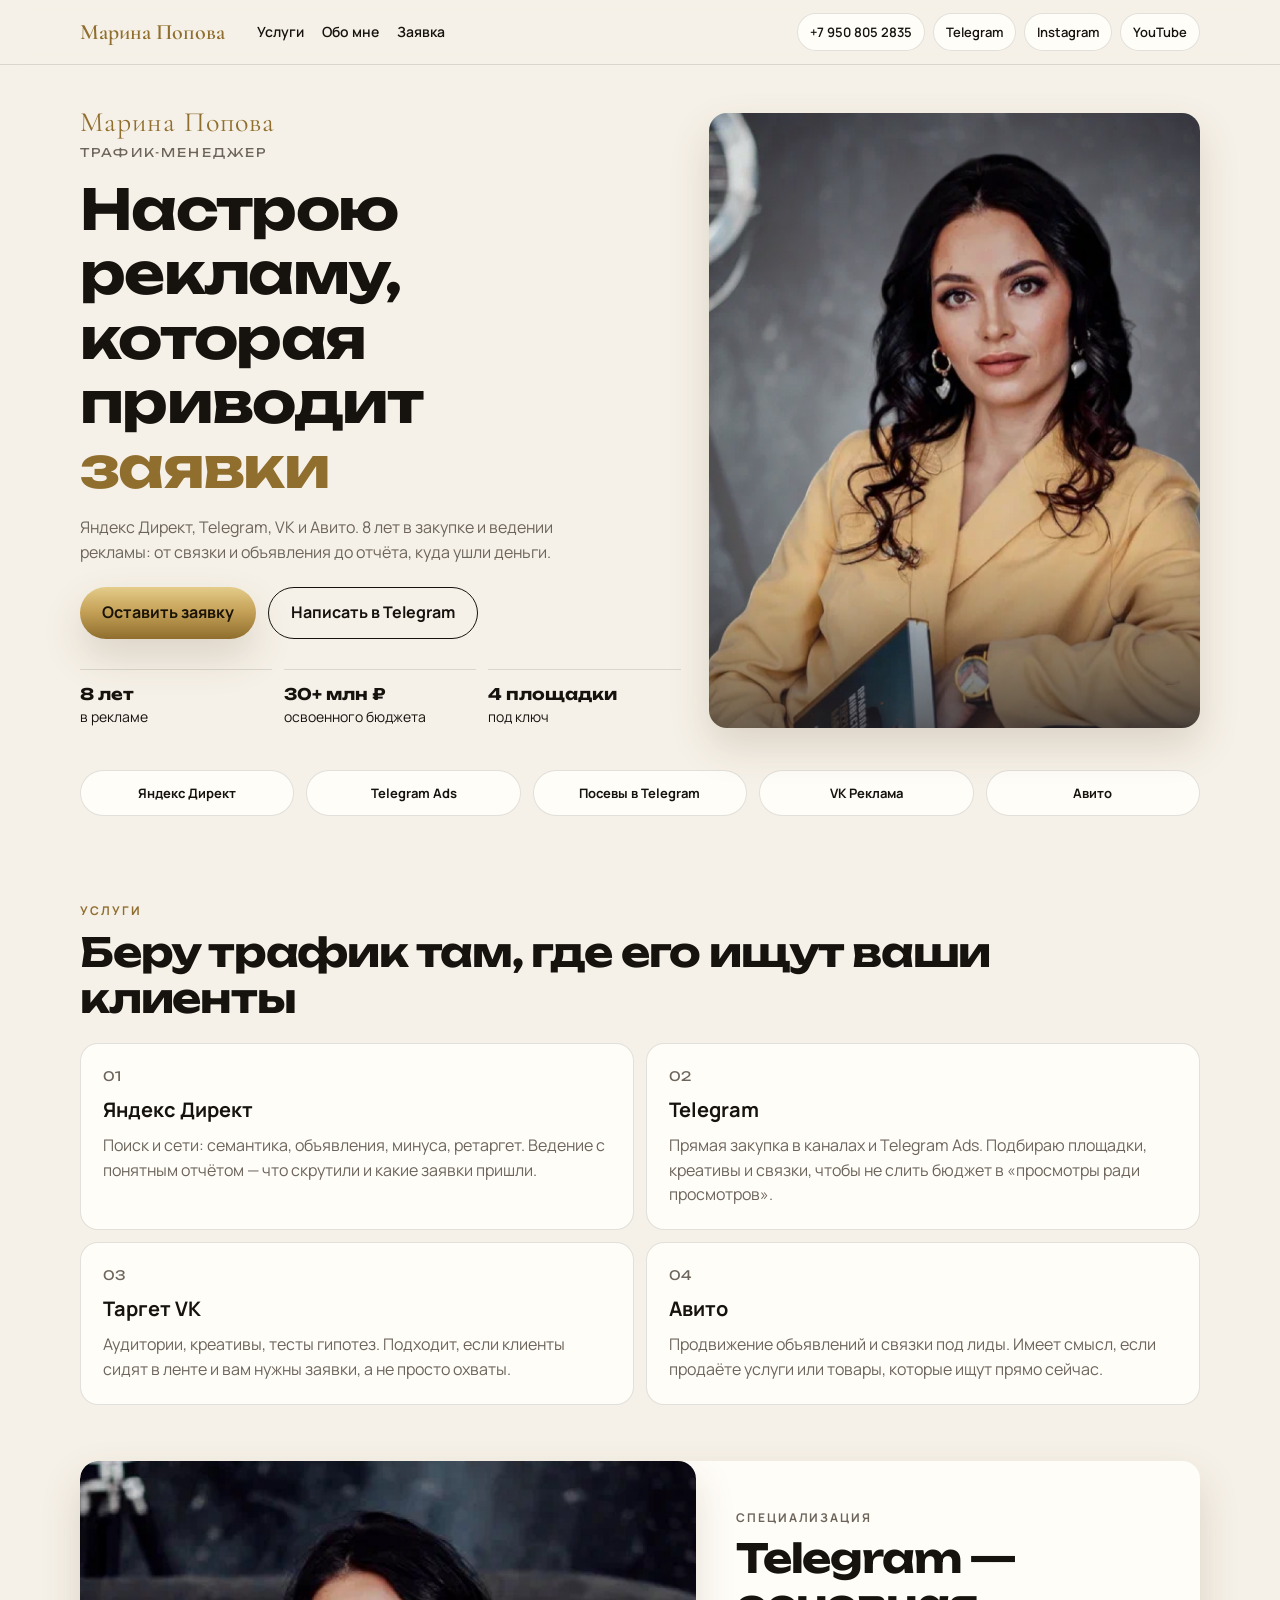
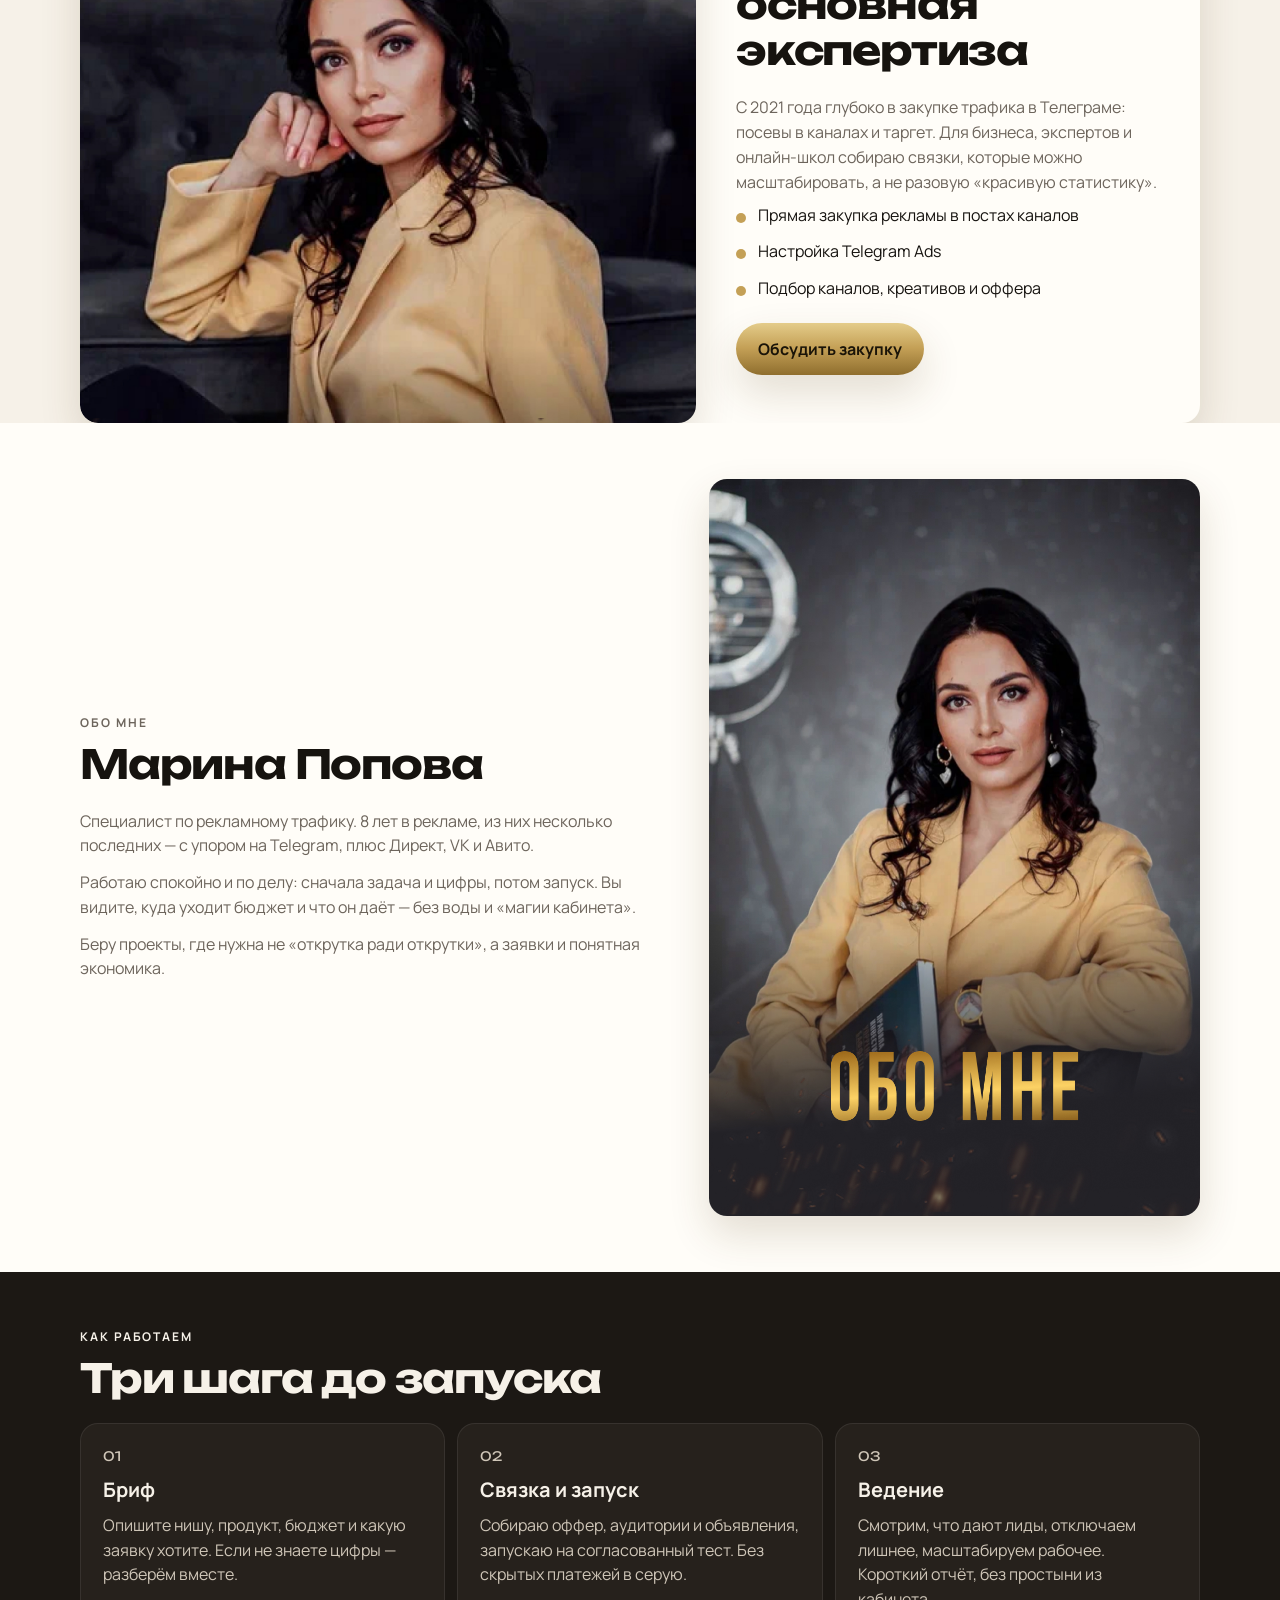
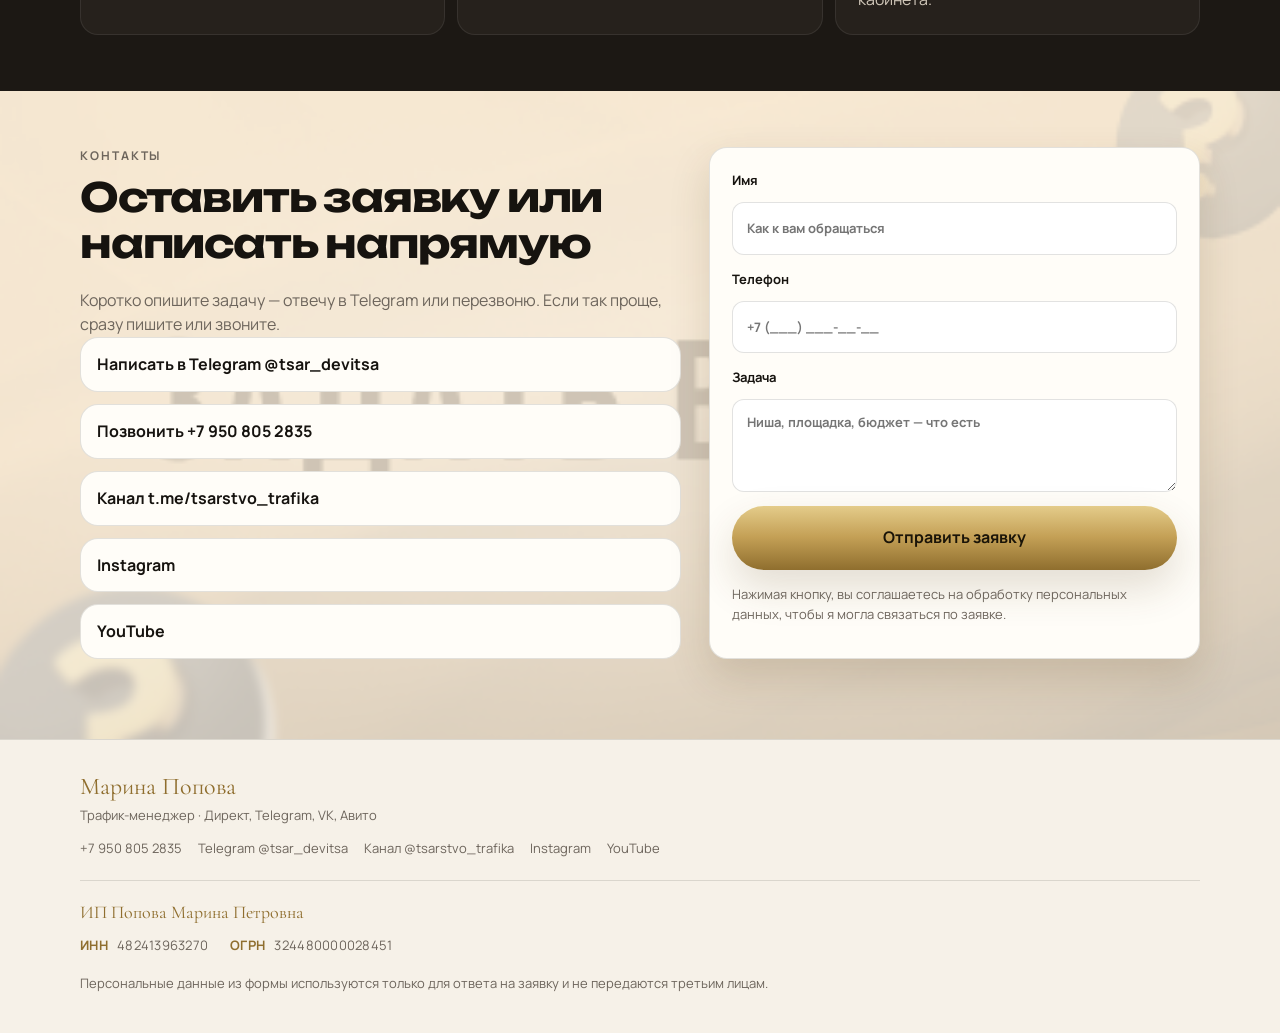
==== commit 7980fcda: "Crop leftover overlay text from the top of the hero photo. Co-authored-by: Cursor <cursoragent@curso" ====
--- a/index.html
+++ b/index.html
@@ -12,7 +12,7 @@
   <link rel="preconnect" href="https://fonts.googleapis.com">
   <link rel="preconnect" href="https://fonts.gstatic.com" crossorigin>
   <link href="https://fonts.googleapis.com/css2?family=Cormorant+Garamond:ital,wght@0,500;0,600;1,500&family=Manrope:wght@400;500;600;700&family=Unbounded:wght@500;700&display=swap" rel="stylesheet">
-  <link rel="stylesheet" href="styles.css?v=12">
+  <link rel="stylesheet" href="styles.css?v=13">
 
   <!-- Yandex.Metrika counter -->
   <script type="text/javascript">
--- a/styles.css
+++ b/styles.css
@@ -260,7 +260,9 @@
   height: 100%;
   aspect-ratio: 4 / 5;
   object-fit: cover;
-  object-position: center 18%;
+  object-position: center 32%;
+  transform: scale(1.25);
+  transform-origin: center 30%;
   display: block;
 }
 
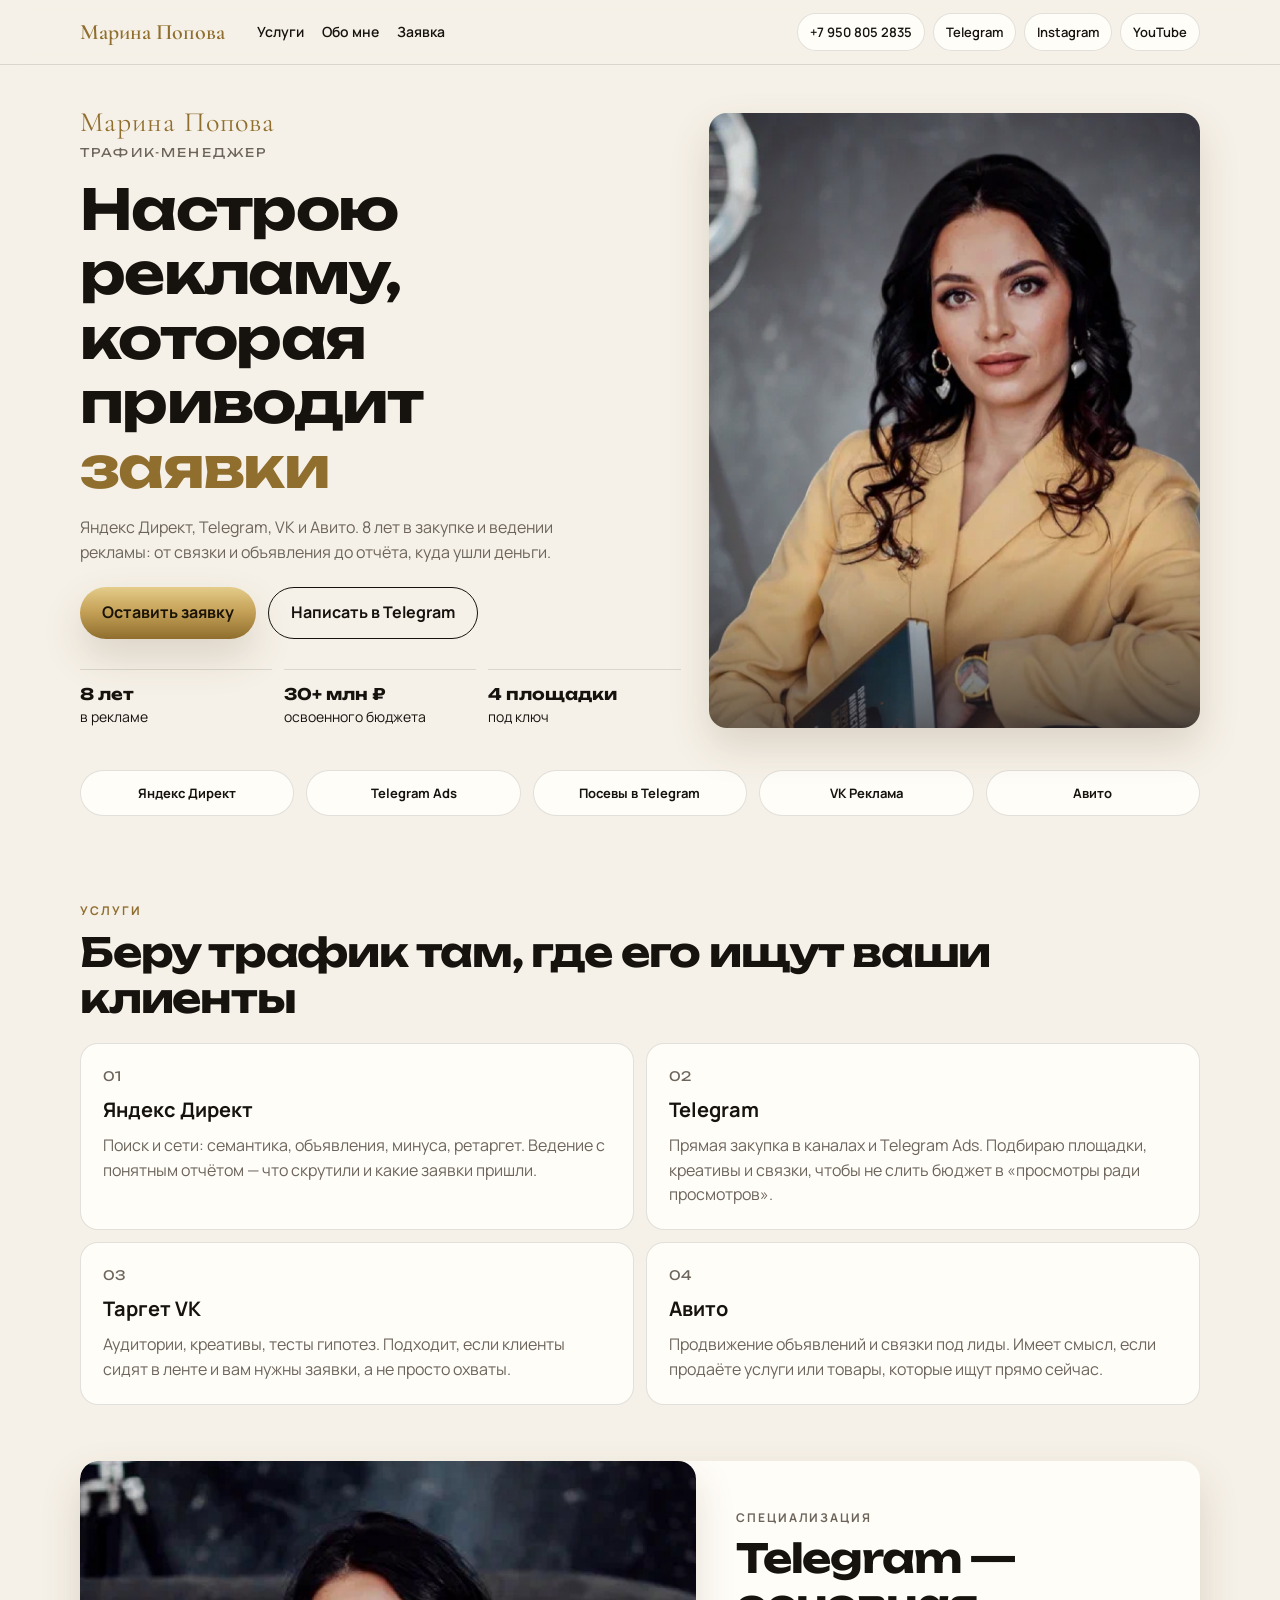
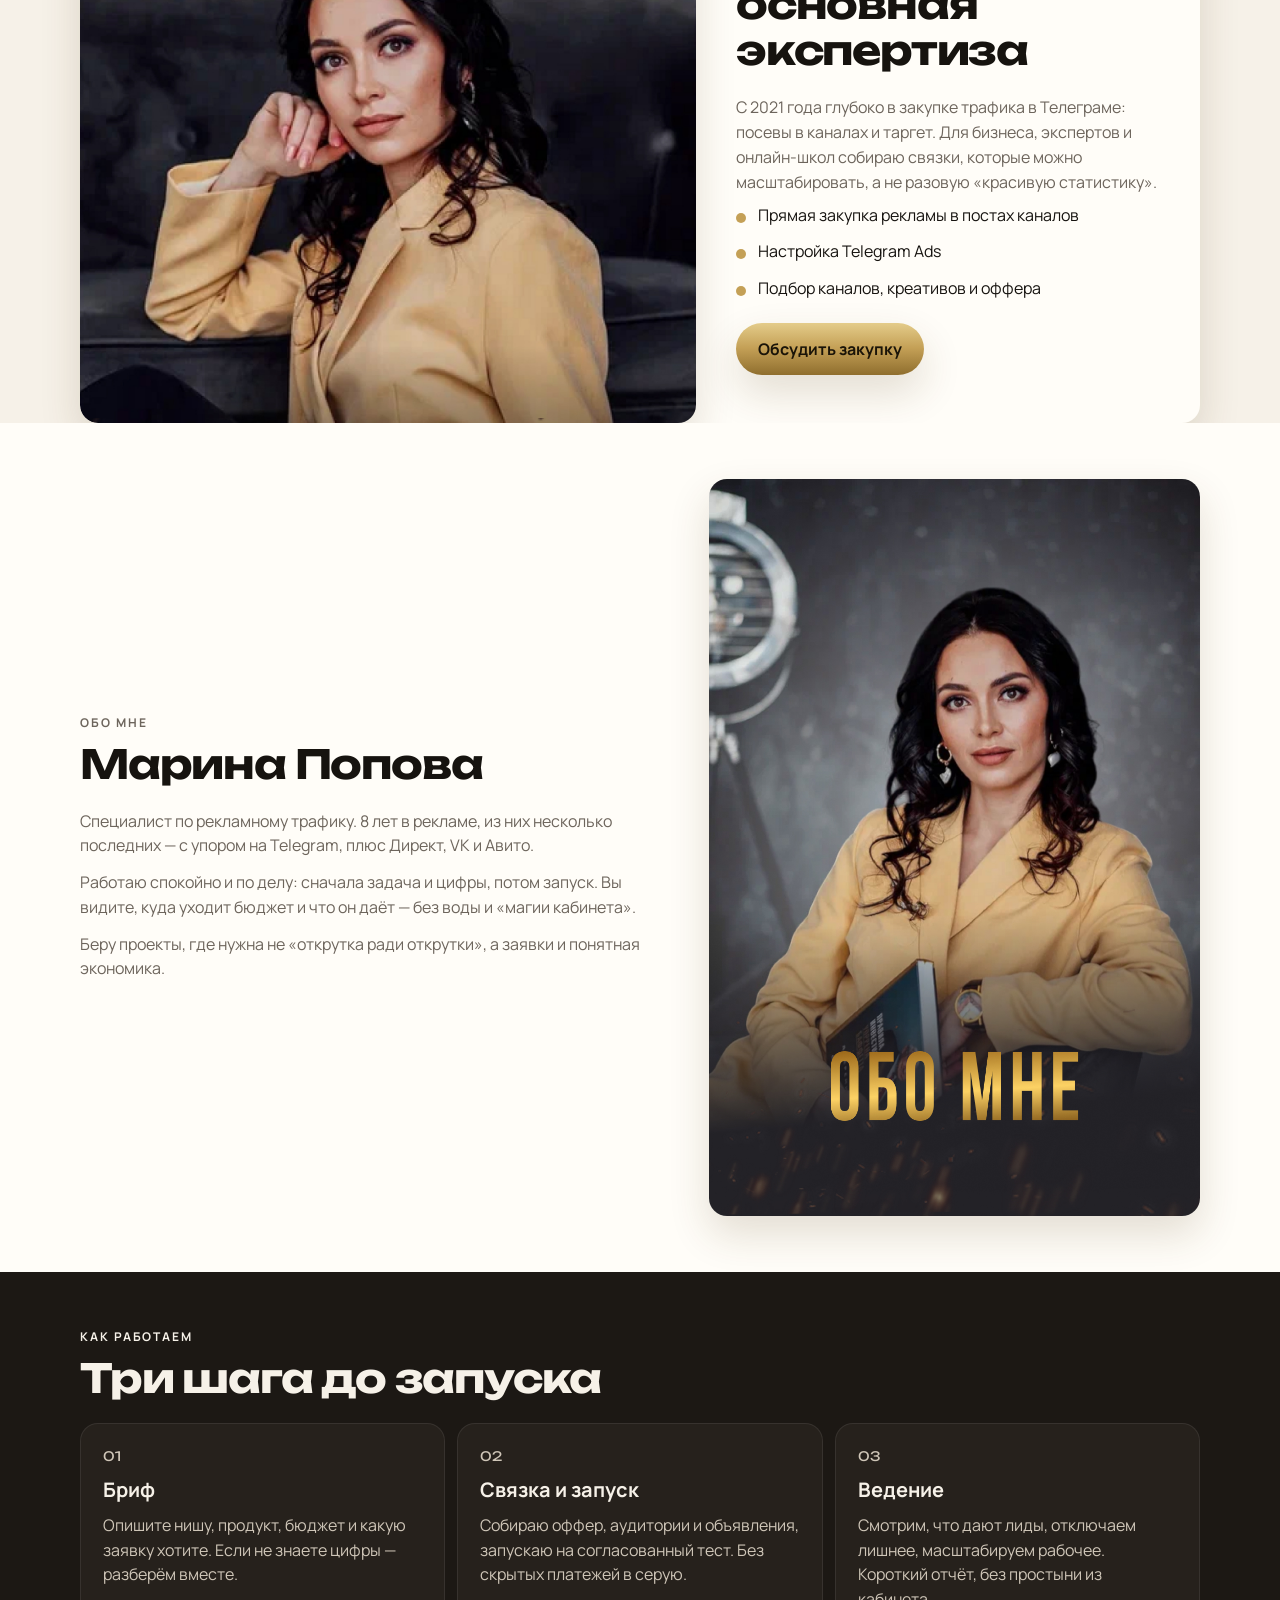
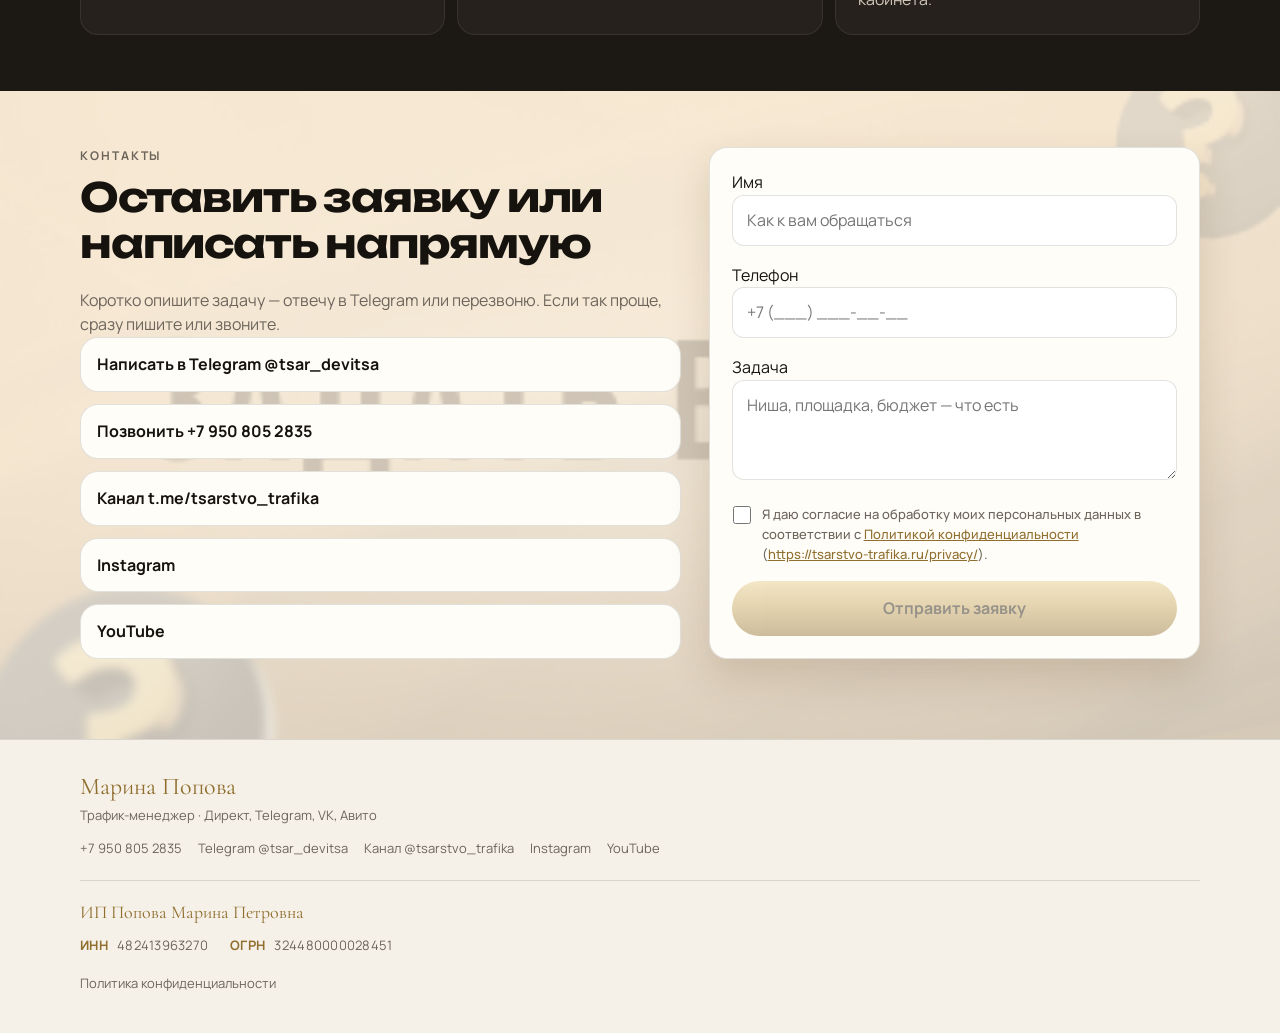
==== commit 09c08842: "Add a privacy policy page and an unchecked consent checkbox. Co-authored-by: Cursor <cursoragent@cur" ====
--- a/index.html
+++ b/index.html
@@ -12,7 +12,7 @@
   <link rel="preconnect" href="https://fonts.googleapis.com">
   <link rel="preconnect" href="https://fonts.gstatic.com" crossorigin>
   <link href="https://fonts.googleapis.com/css2?family=Cormorant+Garamond:ital,wght@0,500;0,600;1,500&family=Manrope:wght@400;500;600;700&family=Unbounded:wght@500;700&display=swap" rel="stylesheet">
-  <link rel="stylesheet" href="styles.css?v=13">
+  <link rel="stylesheet" href="styles.css?v=14">
 
   <!-- Yandex.Metrika counter -->
   <script type="text/javascript">
@@ -199,8 +199,11 @@
           <span>Задача</span>
           <textarea name="task" rows="3" placeholder="Ниша, площадка, бюджет — что есть"></textarea>
         </label>
-        <button class="btn btn--gold btn--full" type="submit">Отправить заявку</button>
-        <p class="form__note">Нажимая кнопку, вы соглашаетесь на обработку персональных данных, чтобы я могла связаться по заявке.</p>
+        <label class="form__consent">
+          <input type="checkbox" name="consent" id="form-consent" value="yes">
+          <span>Я даю согласие на обработку моих персональных данных в соответствии с <a href="/privacy/">Политикой конфиденциальности</a> (<a href="https://tsarstvo-trafika.ru/privacy/">https://tsarstvo-trafika.ru/privacy/</a>).</span>
+        </label>
+        <button class="btn btn--gold btn--full" type="submit" id="form-submit" disabled>Отправить заявку</button>
         <p class="form__status" id="form-status" hidden></p>
       </form>
     </div>
@@ -222,12 +225,12 @@
       </ul>
     </div>
     <div class="container footer__legal">
-      <p>Персональные данные из формы используются только для ответа на заявку и не передаются третьим лицам.</p>
+      <p><a href="/privacy/">Политика конфиденциальности</a></p>
     </div>
   </footer>
 
   <div class="sticky" data-sticky></div>
 
-  <script src="script.js?v=9"></script>
+  <script src="script.js?v=10"></script>
 </body>
 </html>
--- a/styles.css
+++ b/styles.css
@@ -443,11 +443,67 @@
   box-shadow: var(--shadow);
 }
 
-.form label {
+.form__consent {
   display: grid;
-  gap: 6px;
+  grid-template-columns: 20px 1fr;
+  gap: 10px;
+  align-items: start;
   font-size: 13px;
-  font-weight: 700;
+  font-weight: 500;
+  color: var(--muted);
+  cursor: pointer;
+}
+
+.form__consent input {
+  width: 18px;
+  height: 18px;
+  margin-top: 2px;
+  accent-color: var(--gold-3);
+  padding: 0;
+}
+
+.form__consent a {
+  color: var(--gold-3);
+  text-decoration: underline;
+  overflow-wrap: anywhere;
+}
+
+.btn:disabled {
+  opacity: 0.45;
+  cursor: not-allowed;
+  box-shadow: none;
+}
+
+.legal {
+  padding: 36px 0 64px;
+}
+
+.legal h1 {
+  font-family: Unbounded, sans-serif;
+  font-size: clamp(26px, 4vw, 40px);
+  line-height: 1.15;
+  letter-spacing: -0.03em;
+  margin-bottom: 24px;
+}
+
+.legal h2 {
+  font-size: 18px;
+  margin: 26px 0 10px;
+}
+
+.legal p,
+.legal li {
+  color: var(--muted);
+  margin-bottom: 10px;
+}
+
+.legal ul {
+  padding-left: 22px;
+  margin-bottom: 12px;
+}
+
+.legal a {
+  color: var(--gold-3);
 }
 
 .form input,
@@ -515,6 +571,10 @@
 .footer {
   padding: 28px 0 110px;
   border-top: 1px solid var(--line);
+}
+
+.footer a:hover {
+  color: var(--gold-3);
 }
 
 .footer__name {
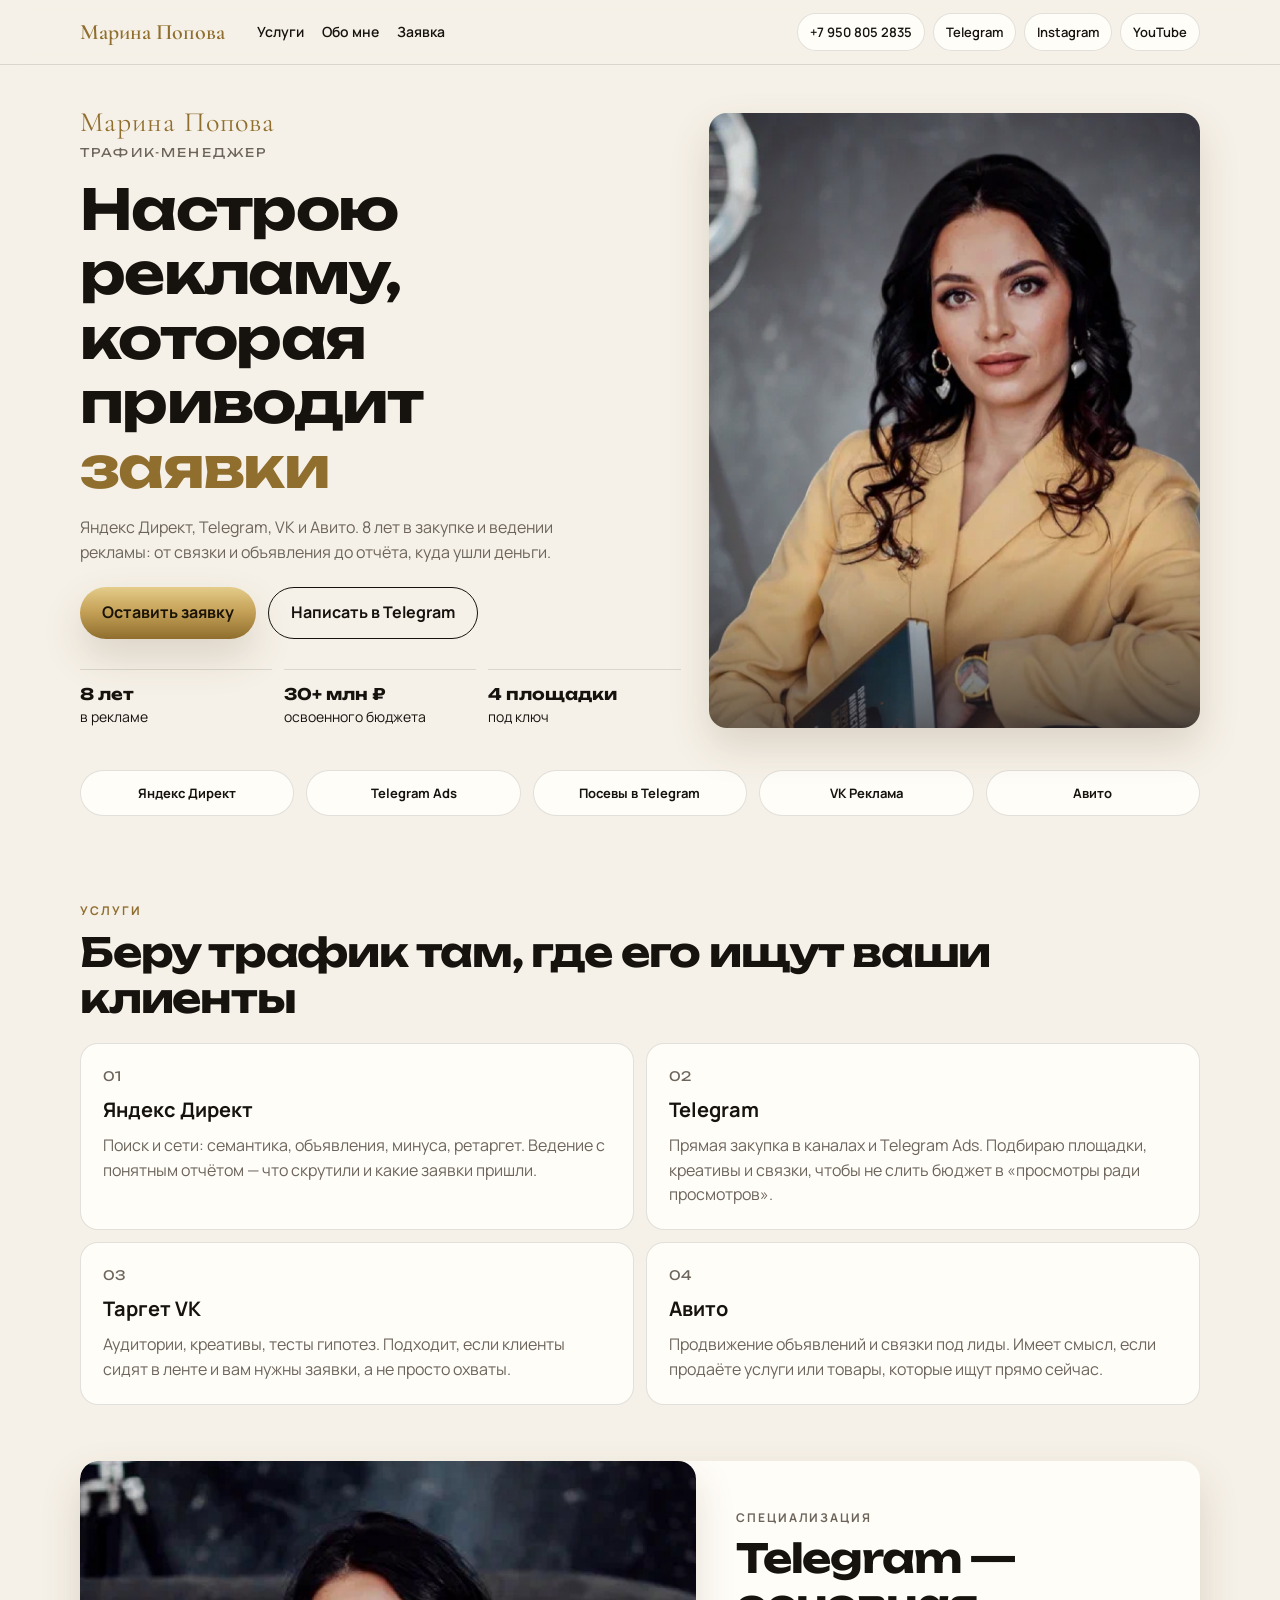
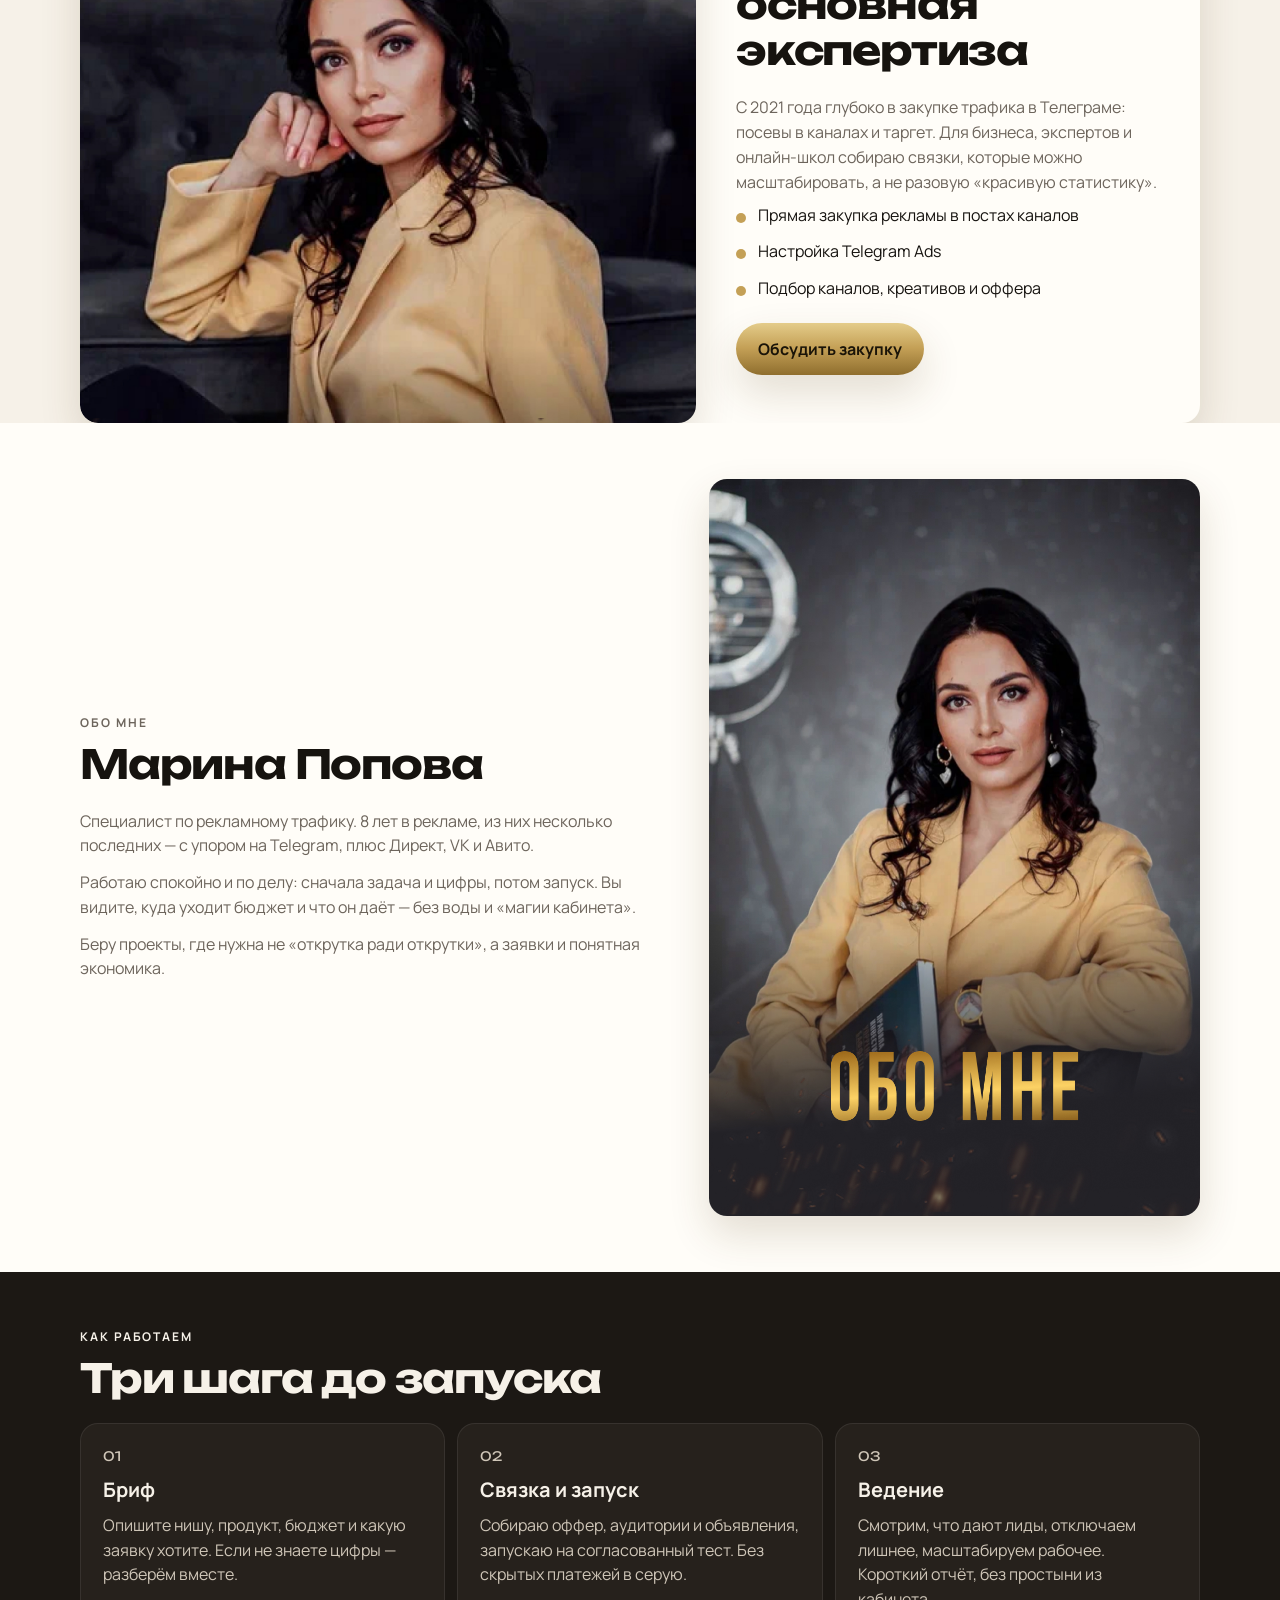
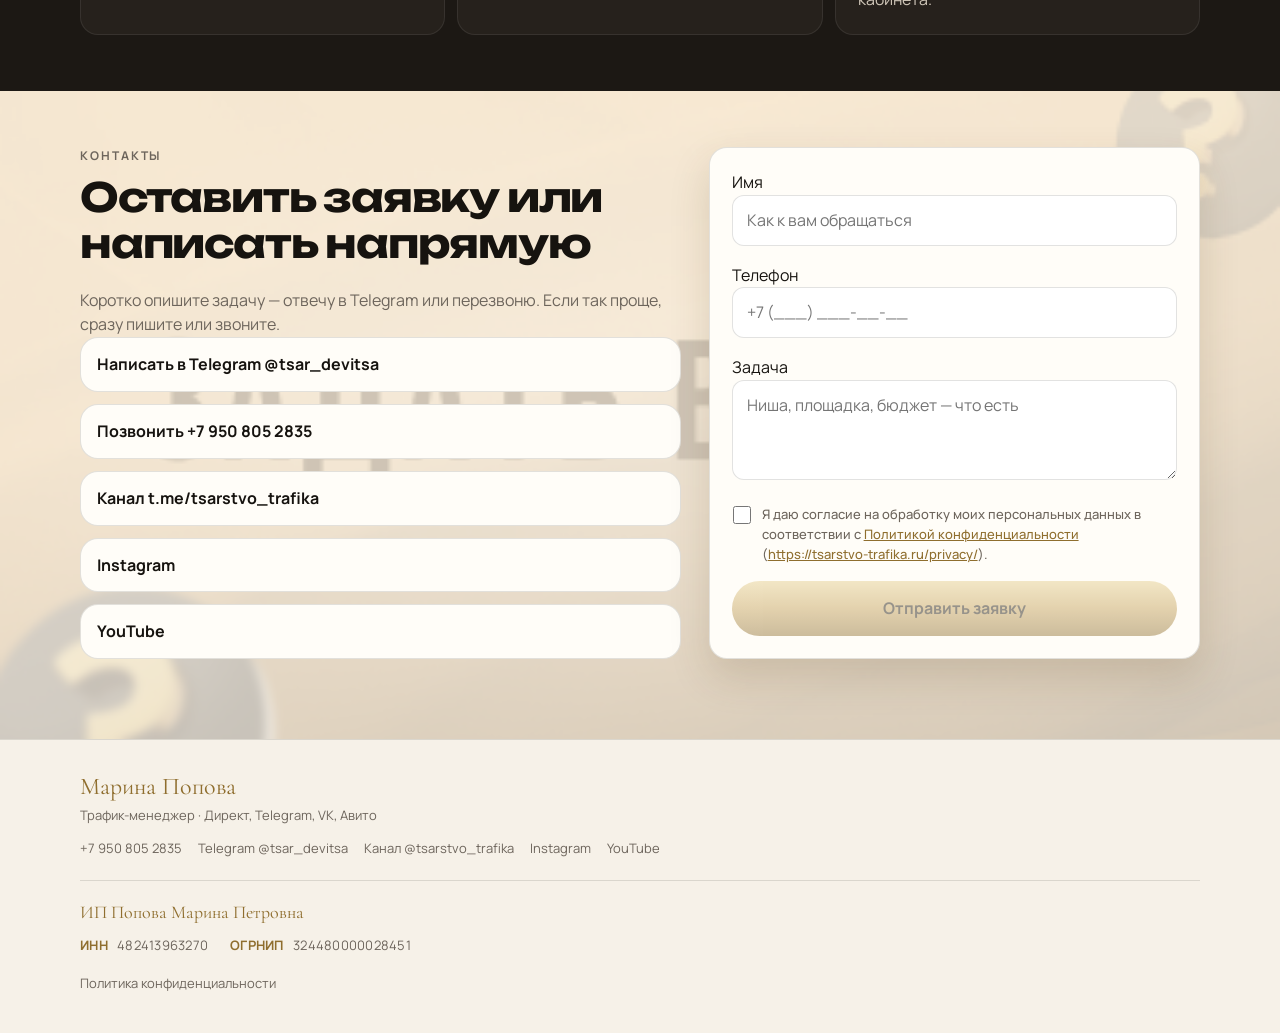
==== commit cb3639df: "Label the registration number as OGRNIP in the footer. Co-authored-by: Cursor <cursoragent@cursor.co" ====
--- a/index.html
+++ b/index.html
@@ -12,7 +12,7 @@
   <link rel="preconnect" href="https://fonts.googleapis.com">
   <link rel="preconnect" href="https://fonts.gstatic.com" crossorigin>
   <link href="https://fonts.googleapis.com/css2?family=Cormorant+Garamond:ital,wght@0,500;0,600;1,500&family=Manrope:wght@400;500;600;700&family=Unbounded:wght@500;700&display=swap" rel="stylesheet">
-  <link rel="stylesheet" href="styles.css?v=14">
+  <link rel="stylesheet" href="styles.css?v=15">
 
   <!-- Yandex.Metrika counter -->
   <script type="text/javascript">
@@ -221,7 +221,7 @@
       <p class="footer__reqs-name">ИП Попова Марина Петровна</p>
       <ul>
         <li><span>ИНН</span> 482413963270</li>
-        <li><span>ОГРН</span> 324480000028451</li>
+        <li><span>ОГРНИП</span> 324480000028451</li>
       </ul>
     </div>
     <div class="container footer__legal">
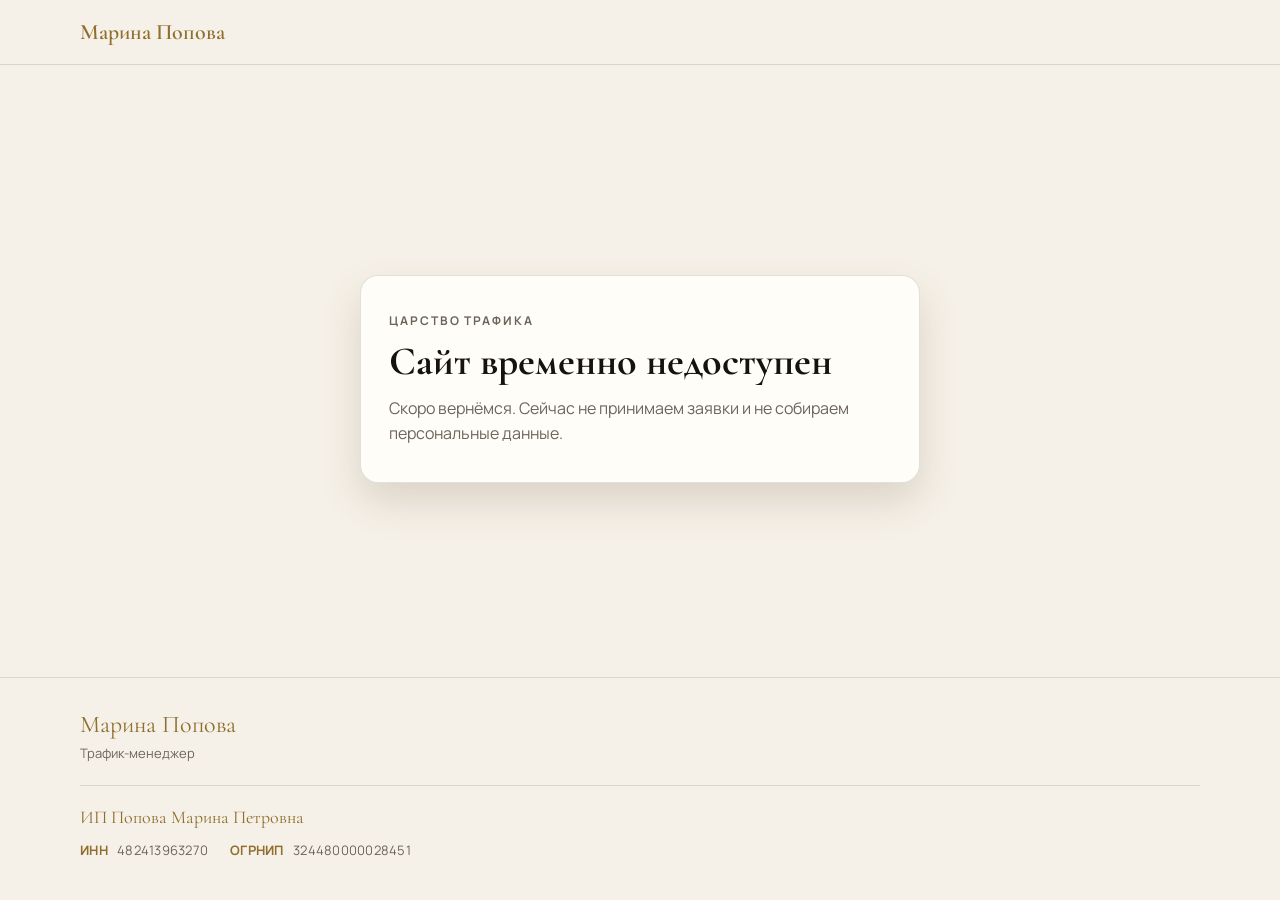
==== commit 0272d5db: "Pause the public site and add a post-form guide download. While personal-data permission is unresolv" ====
--- a/index.html
+++ b/index.html
@@ -3,219 +3,37 @@
 <head>
   <meta charset="UTF-8">
   <meta name="viewport" content="width=device-width, initial-scale=1.0">
-  <title>Марина Попова — трафик-менеджер | Директ, Telegram, VK, Авито</title>
-  <meta name="description" content="Настройка и ведение рекламы в Яндекс Директе, Telegram, VK и Авито. 8 лет в рекламе. Заявка или звонок — разберём задачу и запустим трафик.">
-  <meta property="og:title" content="Марина Попова — трафик-менеджер">
-  <meta property="og:description" content="Яндекс Директ, Telegram, VK и Авито. Привожу заявки, а не просто откручиваю бюджет.">
-  <meta property="og:type" content="website">
-  <meta property="og:image" content="images/about.jpg">
+  <title>Сайт временно недоступен — Марина Попова</title>
+  <meta name="description" content="Сайт tsarstvo-trafika.ru временно недоступен.">
+  <meta name="robots" content="noindex, nofollow">
   <link rel="preconnect" href="https://fonts.googleapis.com">
   <link rel="preconnect" href="https://fonts.gstatic.com" crossorigin>
-  <link href="https://fonts.googleapis.com/css2?family=Cormorant+Garamond:ital,wght@0,500;0,600;1,500&family=Manrope:wght@400;500;600;700&family=Unbounded:wght@500;700&display=swap" rel="stylesheet">
-  <link rel="stylesheet" href="styles.css?v=15">
-
-  <!-- Yandex.Metrika counter -->
-  <script type="text/javascript">
-    (function(m,e,t,r,i,k,a){m[i]=m[i]||function(){(m[i].a=m[i].a||[]).push(arguments)};
-    m[i].l=1*new Date();
-    for (var j = 0; j < document.scripts.length; j++) {if (document.scripts[j].src === r) { return; }}
-    k=e.createElement(t),a=e.getElementsByTagName(t)[0],k.async=1,k.src=r,a.parentNode.insertBefore(k,a)})
-    (window, document, "script", "https://mc.yandex.ru/metrika/tag.js", "ym");
-    ym(112124750, "init", {
-      clickmap:true,
-      trackLinks:true,
-      accurateTrackBounce:true,
-      webvisor:true,
-      ecommerce:"dataLayer"
-    });
-  </script>
-  <noscript><div><img src="https://mc.yandex.ru/watch/112124750" style="position:absolute; left:-9999px;" alt="" /></div></noscript>
-  <!-- /Yandex.Metrika counter -->
+  <link href="https://fonts.googleapis.com/css2?family=Cormorant+Garamond:ital,wght@0,500;0,600;1,500&family=Manrope:wght@400;500;600;700&display=swap" rel="stylesheet">
+  <link rel="stylesheet" href="styles.css?v=16">
 </head>
-<body>
-  <script>
-    window.SITE = {
-      phone: "+7 950 805 2835",
-      telegram: "tsar_devitsa",
-      telegramChannel: "tsarstvo_trafika",
-      instagram: "tsarstvo_trafika",
-      youtube: "https://youtube.com/@tsarstvo_trafika",
-      email: "osipovamp@yandex.ru",
-      metrikaId: "112124750"
-    };
-  </script>
-
+<body class="gate">
   <div class="topbar">
     <div class="container topbar__inner">
-      <a class="topbar__brand" href="#top">Марина Попова</a>
-      <nav class="topbar__nav" aria-label="Разделы">
-        <a href="#services">Услуги</a>
-        <a href="#about">Обо мне</a>
-        <a href="#lead">Заявка</a>
-      </nav>
-      <div class="topbar__contacts" data-contacts></div>
+      <span class="topbar__brand">Марина Попова</span>
     </div>
   </div>
 
-  <header class="hero" id="top">
-    <div class="container hero__grid">
-      <div class="hero__copy">
-        <p class="hero__name">Марина Попова</p>
-        <p class="hero__role">Трафик-менеджер</p>
-        <h1>Настрою рекламу,<br>которая приводит <span>заявки</span></h1>
-        <p class="hero__lead">Яндекс Директ, Telegram, VK и Авито. 8 лет в закупке и ведении рекламы: от связки и объявления до отчёта, куда ушли деньги.</p>
-        <div class="hero__actions">
-          <a class="btn btn--gold" href="#lead">Оставить заявку</a>
-          <a class="btn btn--ghost" data-telegram-link href="#">Написать в Telegram</a>
-        </div>
-        <ul class="hero__facts">
-          <li><strong>8 лет</strong> в рекламе</li>
-          <li><strong>30+ млн ₽</strong> освоенного бюджета</li>
-          <li><strong>4 площадки</strong> под ключ</li>
-        </ul>
-      </div>
-      <div class="hero__photo">
-        <img src="images/about.jpg" alt="Марина Попова, трафик-менеджер">
+  <main class="gate__main">
+    <div class="container">
+      <div class="gate__card">
+        <p class="eyebrow">Царство трафика</p>
+        <h1>Сайт временно недоступен</h1>
+        <p>Скоро вернёмся. Сейчас не принимаем заявки и не собираем персональные данные.</p>
       </div>
     </div>
-  </header>
-
-  <section class="platforms" aria-label="Площадки">
-    <div class="container platforms__row">
-      <span>Яндекс Директ</span>
-      <span>Telegram Ads</span>
-      <span>Посевы в Telegram</span>
-      <span>VK Реклама</span>
-      <span>Авито</span>
-    </div>
-  </section>
-
-  <section class="section" id="services">
-    <div class="container">
-      <p class="eyebrow">Услуги</p>
-      <h2>Беру трафик там, где его ищут ваши клиенты</h2>
-      <div class="cards">
-        <article class="card">
-          <p class="card__num">01</p>
-          <h3>Яндекс Директ</h3>
-          <p>Поиск и сети: семантика, объявления, минуса, ретаргет. Ведение с понятным отчётом — что скрутили и какие заявки пришли.</p>
-        </article>
-        <article class="card">
-          <p class="card__num">02</p>
-          <h3>Telegram</h3>
-          <p>Прямая закупка в каналах и Telegram Ads. Подбираю площадки, креативы и связки, чтобы не слить бюджет в «просмотры ради просмотров».</p>
-        </article>
-        <article class="card">
-          <p class="card__num">03</p>
-          <h3>Таргет VK</h3>
-          <p>Аудитории, креативы, тесты гипотез. Подходит, если клиенты сидят в ленте и вам нужны заявки, а не просто охваты.</p>
-        </article>
-        <article class="card">
-          <p class="card__num">04</p>
-          <h3>Авито</h3>
-          <p>Продвижение объявлений и связки под лиды. Имеет смысл, если продаёте услуги или товары, которые ищут прямо сейчас.</p>
-        </article>
-      </div>
-    </div>
-  </section>
-
-  <section class="split">
-    <div class="split__media">
-      <img src="images/telegram.jpg" alt="Прямая закупка рекламы в Telegram">
-    </div>
-    <div class="split__body">
-      <p class="eyebrow">Специализация</p>
-      <h2>Telegram — основная экспертиза</h2>
-      <p>С 2021 года глубоко в закупке трафика в Телеграме: посевы в каналах и таргет. Для бизнеса, экспертов и онлайн-школ собираю связки, которые можно масштабировать, а не разовую «красивую статистику».</p>
-      <ul class="checks">
-        <li>Прямая закупка рекламы в постах каналов</li>
-        <li>Настройка Telegram Ads</li>
-        <li>Подбор каналов, креативов и оффера</li>
-      </ul>
-      <a class="btn btn--gold" href="#lead">Обсудить закупку</a>
-    </div>
-  </section>
-
-  <section class="section section--about" id="about">
-    <div class="container about">
-      <div class="about__text">
-        <p class="eyebrow">Обо мне</p>
-        <h2>Марина Попова</h2>
-        <p>Специалист по рекламному трафику. 8 лет в рекламе, из них несколько последних — с упором на Telegram, плюс Директ, VK и Авито.</p>
-        <p>Работаю спокойно и по делу: сначала задача и цифры, потом запуск. Вы видите, куда уходит бюджет и что он даёт — без воды и «магии кабинета».</p>
-        <p>Беру проекты, где нужна не «открутка ради открутки», а заявки и понятная экономика.</p>
-      </div>
-      <figure class="about__photo">
-        <img src="images/about.jpg" alt="Марина Попова">
-      </figure>
-    </div>
-  </section>
-
-  <section class="section section--dark" id="steps">
-    <div class="container">
-      <p class="eyebrow eyebrow--light">Как работаем</p>
-      <h2>Три шага до запуска</h2>
-      <div class="steps">
-        <article>
-          <p class="card__num">01</p>
-          <h3>Бриф</h3>
-          <p>Опишите нишу, продукт, бюджет и какую заявку хотите. Если не знаете цифры — разберём вместе.</p>
-        </article>
-        <article>
-          <p class="card__num">02</p>
-          <h3>Связка и запуск</h3>
-          <p>Собираю оффер, аудитории и объявления, запускаю на согласованный тест. Без скрытых платежей в серую.</p>
-        </article>
-        <article>
-          <p class="card__num">03</p>
-          <h3>Ведение</h3>
-          <p>Смотрим, что дают лиды, отключаем лишнее, масштабируем рабочее. Короткий отчёт, без простыни из кабинета.</p>
-        </article>
-      </div>
-    </div>
-  </section>
-
-  <section class="lead" id="lead">
-    <div class="lead__bg" aria-hidden="true">
-      <img src="images/ask.jpg" alt="">
-    </div>
-    <div class="container lead__grid">
-      <div class="lead__copy">
-        <p class="eyebrow">Контакты</p>
-        <h2>Оставить заявку или написать напрямую</h2>
-        <p>Коротко опишите задачу — отвечу в Telegram или перезвоню. Если так проще, сразу пишите или звоните.</p>
-        <div class="lead__links" data-lead-links></div>
-      </div>
-      <form class="form" id="mail-form" novalidate>
-        <label>
-          <span>Имя</span>
-          <input type="text" name="name" autocomplete="name" required placeholder="Как к вам обращаться">
-        </label>
-        <label>
-          <span>Телефон</span>
-          <input type="tel" name="phone" autocomplete="tel" required placeholder="+7 (___) ___-__-__">
-        </label>
-        <label>
-          <span>Задача</span>
-          <textarea name="task" rows="3" placeholder="Ниша, площадка, бюджет — что есть"></textarea>
-        </label>
-        <label class="form__consent">
-          <input type="checkbox" name="consent" id="form-consent" value="yes">
-          <span>Я даю согласие на обработку моих персональных данных в соответствии с <a href="/privacy/">Политикой конфиденциальности</a> (<a href="https://tsarstvo-trafika.ru/privacy/">https://tsarstvo-trafika.ru/privacy/</a>).</span>
-        </label>
-        <button class="btn btn--gold btn--full" type="submit" id="form-submit" disabled>Отправить заявку</button>
-        <p class="form__status" id="form-status" hidden></p>
-      </form>
-    </div>
-  </section>
+  </main>
 
   <footer class="footer">
     <div class="container footer__inner">
       <div>
         <p class="footer__name">Марина Попова</p>
-        <p>Трафик-менеджер · Директ, Telegram, VK, Авито</p>
+        <p>Трафик-менеджер</p>
       </div>
-      <div class="footer__contacts" data-footer-contacts></div>
     </div>
     <div class="container footer__reqs">
       <p class="footer__reqs-name">ИП Попова Марина Петровна</p>
@@ -224,13 +42,6 @@
         <li><span>ОГРНИП</span> 324480000028451</li>
       </ul>
     </div>
-    <div class="container footer__legal">
-      <p><a href="/privacy/">Политика конфиденциальности</a></p>
-    </div>
   </footer>
-
-  <div class="sticky" data-sticky></div>
-
-  <script src="script.js?v=10"></script>
 </body>
 </html>
--- a/styles.css
+++ b/styles.css
@@ -718,3 +718,43 @@
     display: none;
   }
 }
+
+.gate {
+  min-height: 100vh;
+  display: flex;
+  flex-direction: column;
+}
+
+.gate__main {
+  flex: 1;
+  display: grid;
+  align-items: center;
+  padding: 48px 0 32px;
+}
+
+.gate__card {
+  width: min(560px, 100%);
+  margin: 0 auto;
+  padding: 36px 28px;
+  background: var(--bg-2);
+  border: 1px solid var(--line);
+  border-radius: var(--radius);
+  box-shadow: var(--shadow);
+}
+
+.gate__card h1 {
+  font-family: "Cormorant Garamond", serif;
+  font-size: clamp(28px, 5vw, 40px);
+  line-height: 1.15;
+  margin-bottom: 12px;
+}
+
+.gate__card p {
+  color: var(--muted);
+}
+
+.thanks__actions {
+  display: grid;
+  gap: 12px;
+  margin-top: 22px;
+}
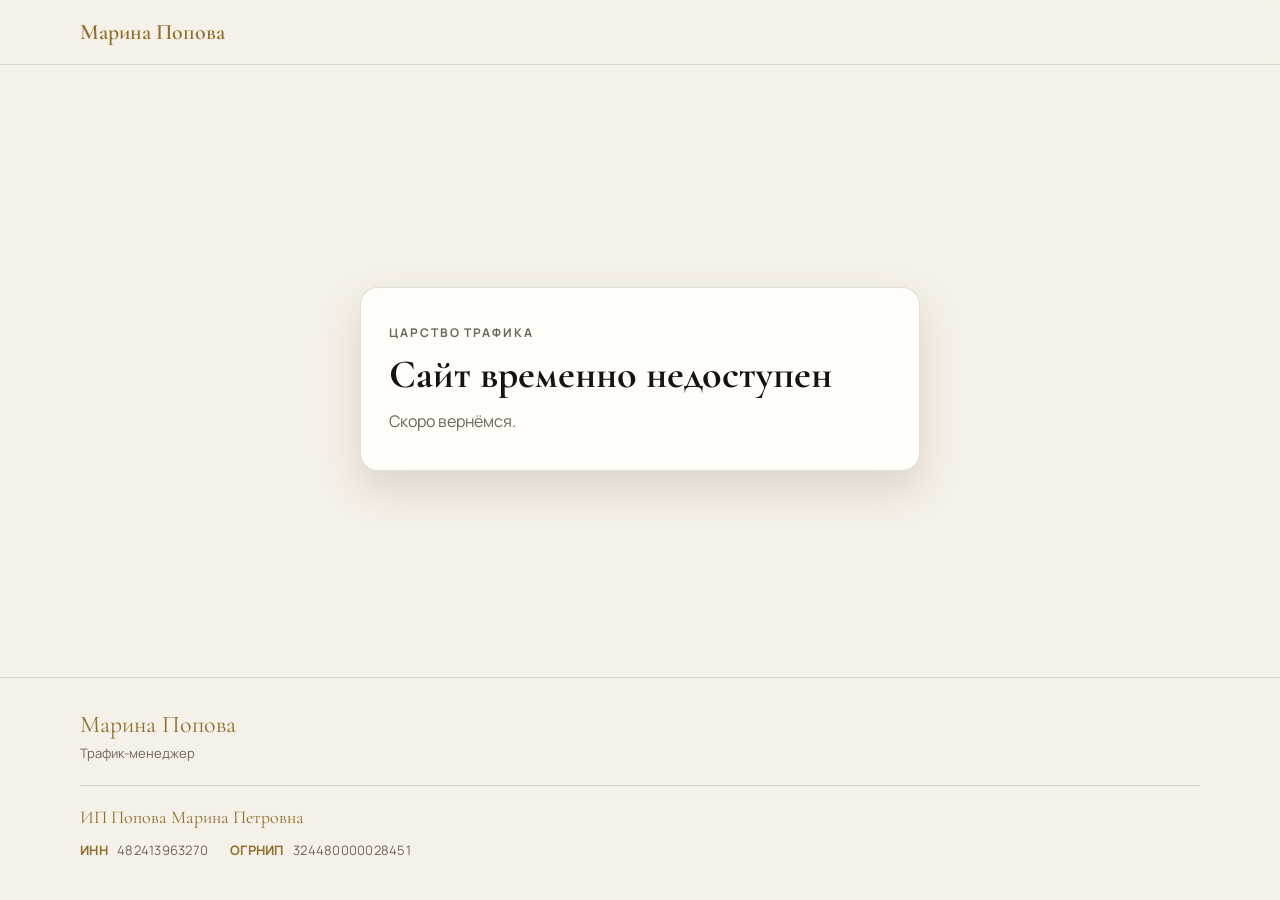
==== commit 6ff8cd30: "Shorten the maintenance note to just that we will be back soon. Co-authored-by: Cursor <cursoragent@" ====
--- a/index.html
+++ b/index.html
@@ -23,7 +23,7 @@
       <div class="gate__card">
         <p class="eyebrow">Царство трафика</p>
         <h1>Сайт временно недоступен</h1>
-        <p>Скоро вернёмся. Сейчас не принимаем заявки и не собираем персональные данные.</p>
+        <p>Скоро вернёмся.</p>
       </div>
     </div>
   </main>
